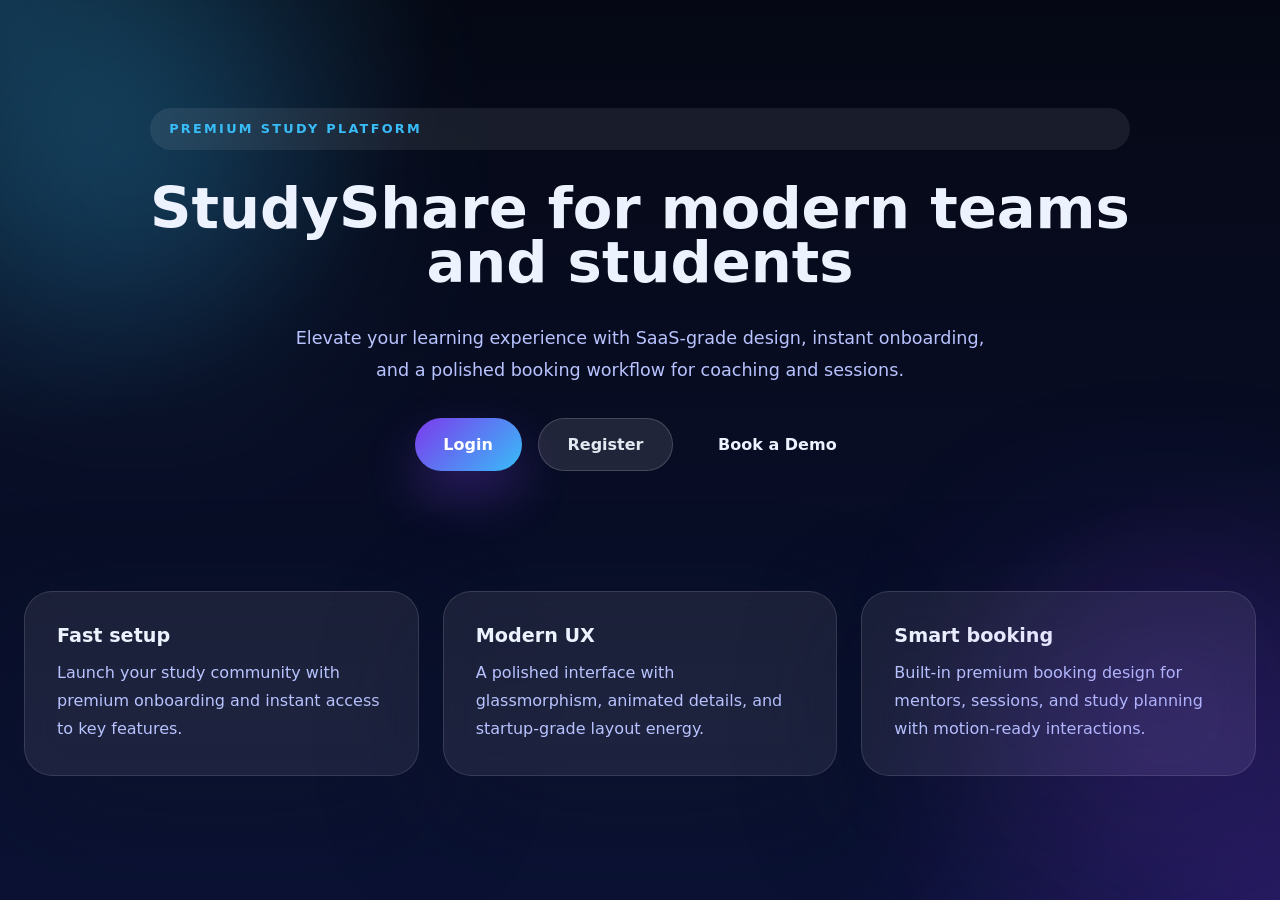
==== index.html @ 736b7f97 "Initial commit" ====
<!DOCTYPE html>
<html lang="en">
<head>
    <meta charset="UTF-8">
    <meta name="viewport" content="width=device-width, initial-scale=1.0">
    <title>StudyShare - Home</title>
    <link rel="stylesheet" href="/assets/css/index.css">
</head>
<body>
    <main class="hero-header">
        <div class="hero-content">
            <span class="hero-eyebrow">Premium study platform</span>
            <h1>StudyShare for modern teams and students</h1>
            <p>Elevate your learning experience with SaaS-grade design, instant onboarding, and a polished booking workflow for coaching and sessions.</p>
            <div class="hero-actions">
                <a href="user/login.html" class="button">Login</a>
                <a href="user/register.html" class="button-secondary">Register</a>
                <a href="user/booking.html" class="button-tertiary">Book a Demo</a>
            </div>
        </div>
        <section class="hero-panel">
            <article class="panel-card">
                <h2>Fast setup</h2>
                <p>Launch your study community with premium onboarding and instant access to key features.</p>
            </article>
            <article class="panel-card">
                <h2>Modern UX</h2>
                <p>A polished interface with glassmorphism, animated details, and startup-grade layout energy.</p>
            </article>
            <article class="panel-card">
                <h2>Smart booking</h2>
                <p>Built-in premium booking design for mentors, sessions, and study planning with motion-ready interactions.</p>
            </article>
        </section>
    </main>
</body>
</html>
---- assets/css/index.css ----
:root {
    color-scheme: dark;
    --bg: #050814;
    --surface: rgba(255, 255, 255, 0.08);
    --surface-strong: rgba(255, 255, 255, 0.16);
    --text: #edf2ff;
    --text-muted: #b8c3ff;
    --accent: #7c3aed;
    --accent-strong: #38bdf8;
    --shadow: 0 40px 120px rgba(15, 23, 42, 0.35);
}

* {
    box-sizing: border-box;
}

html,
body {
    margin: 0;
    min-height: 100%;
}

body {
    font-family: 'Inter', system-ui, sans-serif;
    background: radial-gradient(circle at top left, rgba(56, 189, 248, 0.22), transparent 28%),
        radial-gradient(circle at bottom right, rgba(124, 58, 237, 0.22), transparent 28%),
        linear-gradient(180deg, #050814 0%, #0b1234 100%);
    color: var(--text);
    overflow-x: hidden;
}

a {
    color: inherit;
    text-decoration: none;
}

.hero-header {
    position: relative;
    min-height: 100vh;
    display: grid;
    place-items: center;
    padding: 4rem 1.5rem 5rem;
}

.hero-header::before,
.hero-header::after {
    content: '';
    position: absolute;
    border-radius: 50%;
    filter: blur(120px);
    opacity: 0.65;
}

.hero-header::before {
    width: 420px;
    height: 420px;
    top: -50px;
    left: -80px;
    background: radial-gradient(circle, rgba(56, 189, 248, 0.95), transparent 60%);
}

.hero-header::after {
    width: 340px;
    height: 340px;
    bottom: 20px;
    right: -60px;
    background: radial-gradient(circle, rgba(124, 58, 237, 0.92), transparent 62%);
}

.hero-content {
    position: relative;
    max-width: 980px;
    z-index: 1;
    display: grid;
    gap: 2rem;
    text-align: center;
}

.hero-eyebrow {
    display: inline-flex;
    padding: 0.85rem 1.2rem;
    border-radius: 999px;
    background: rgba(255, 255, 255, 0.08);
    color: var(--accent-strong);
    text-transform: uppercase;
    letter-spacing: 0.18em;
    font-weight: 700;
    font-size: 0.8rem;
}

.hero-content h1 {
    margin: 0;
    font-size: clamp(3rem, 4.5vw, 5rem);
    line-height: 0.95;
}

.hero-content p {
    margin: 0 auto;
    max-width: 720px;
    color: var(--text-muted);
    font-size: 1.1rem;
    line-height: 1.8;
}

.hero-actions {
    display: flex;
    flex-wrap: wrap;
    justify-content: center;
    gap: 1rem;
}

.button,
.button-secondary,
.button-tertiary {
    display: inline-flex;
    align-items: center;
    justify-content: center;
    border: none;
    border-radius: 999px;
    padding: 1rem 1.8rem;
    font-weight: 700;
    transition: transform 0.2s ease, box-shadow 0.2s ease, background 0.2s ease;
}

.button {
    background: linear-gradient(135deg, var(--accent), var(--accent-strong));
    color: #fff;
    box-shadow: 0 24px 50px rgba(124, 58, 237, 0.3);
}

.button:hover {
    transform: translateY(-2px);
}

.button-secondary {
    background: rgba(255, 255, 255, 0.1);
    color: #e2e8f0;
    border: 1px solid rgba(255, 255, 255, 0.16);
}

.button-secondary:hover {
    background: rgba(255, 255, 255, 0.16);
}

.hero-panel {
    display: grid;
    gap: 1.5rem;
    grid-template-columns: repeat(3, minmax(0, 1fr));
    margin-top: 2rem;
}

.panel-card {
    background: rgba(255, 255, 255, 0.08);
    backdrop-filter: blur(18px);
    border: 1px solid rgba(255, 255, 255, 0.12);
    border-radius: 1.75rem;
    padding: 2rem;
    box-shadow: var(--shadow);
    animation: float 7s ease-in-out infinite;
}

.panel-card:nth-child(2) {
    animation-delay: 0.25s;
}

.panel-card:nth-child(3) {
    animation-delay: 0.5s;
}

.panel-card h2 {
    margin: 0 0 0.8rem;
    font-size: 1.2rem;
}

.panel-card p {
    margin: 0;
    color: var(--text-muted);
    line-height: 1.75;
}

@keyframes float {
    0%, 100% { transform: translateY(0); }
    50% { transform: translateY(-12px); }
}

@media (max-width: 880px) {
    .hero-panel {
        grid-template-columns: 1fr;
    }
}

@media (max-width: 640px) {
    .hero-header {
        padding: 2.5rem 1rem 3rem;
    }
    .hero-content h1 {
        font-size: clamp(2.5rem, 8vw, 3.5rem);
    }
}
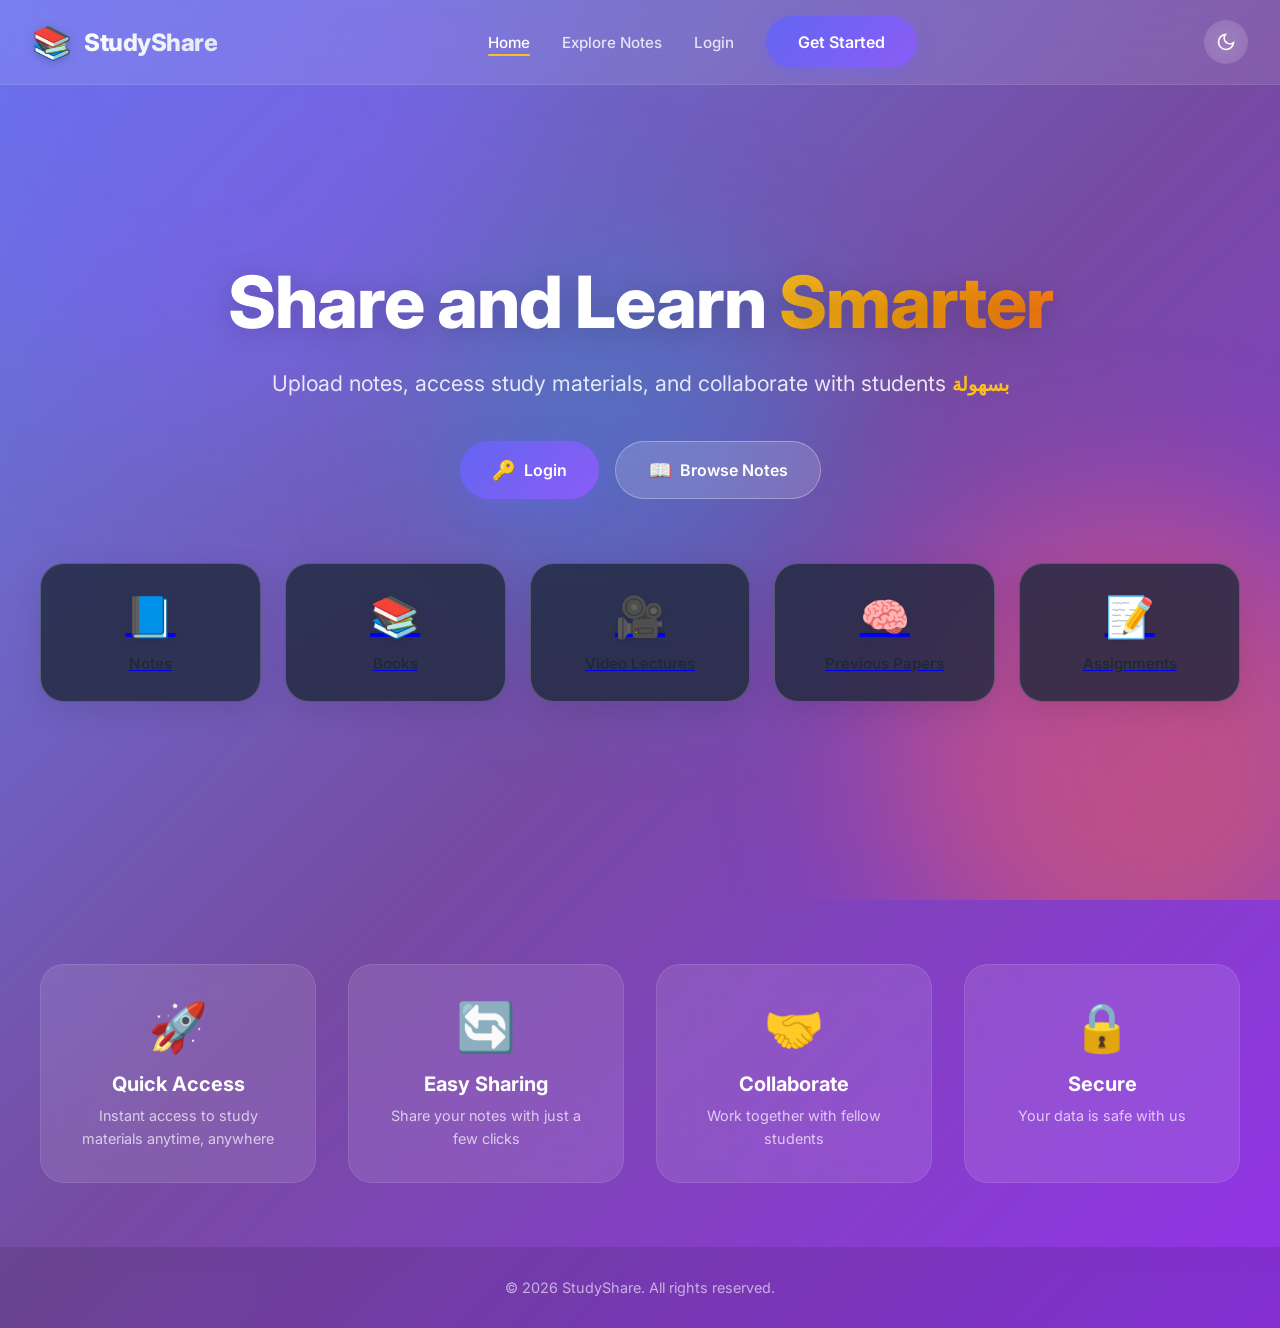
==== commit e27b6c49: "design" ====
--- a/index.html
+++ b/index.html
@@ -3,35 +3,149 @@
 <head>
     <meta charset="UTF-8">
     <meta name="viewport" content="width=device-width, initial-scale=1.0">
-    <title>StudyShare - Home</title>
-    <link rel="stylesheet" href="/assets/css/index.css">
+    <title>StudyShare - Share and Learn Smarter</title>
+    <link rel="preconnect" href="https://fonts.googleapis.com">
+    <link rel="preconnect" href="https://fonts.gstatic.com" crossorigin>
+    <link href="https://fonts.googleapis.com/css2?family=Poppins:wght@300;400;500;600;700;800&display=swap" rel="stylesheet">
+    <link rel="stylesheet" href="assets/css/index.css">
 </head>
 <body>
-    <main class="hero-header">
+    <div class="background-effects">
+        <div class="blob blob-1"></div>
+        <div class="blob blob-2"></div>
+        <div class="blob blob-3"></div>
+    </div>
+
+    <header class="header">
+        <div class="header-container">
+            <a href="#" class="logo">
+                <span class="logo-icon">📚</span>
+                <span class="logo-text">StudyShare</span>
+            </a>
+            <nav class="nav">
+                <a href="index.html" class="nav-link active">Home</a>
+                <a href="user/notes.php" class="nav-link">Explore Notes</a>
+                <a href="user/login.php" class="nav-link">Login</a>
+                <a href="user/register.php" class="btn btn-primary-nav">Get Started</a>
+            </nav>
+            <button class="mobile-menu-btn" aria-label="Menu">
+                <span></span>
+                <span></span>
+                <span></span>
+            </button>
+            <button class="theme-toggle" aria-label="Toggle theme">
+                <svg class="sun-icon" width="20" height="20" viewBox="0 0 24 24" fill="none" stroke="currentColor" stroke-width="2">
+                    <circle cx="12" cy="12" r="5"></circle>
+                    <line x1="12" y1="1" x2="12" y2="3"></line>
+                    <line x1="12" y1="21" x2="12" y2="23"></line>
+                    <line x1="4.22" y1="4.22" x2="5.64" y2="5.64"></line>
+                    <line x1="18.36" y1="18.36" x2="19.78" y2="19.78"></line>
+                    <line x1="1" y1="12" x2="3" y2="12"></line>
+                    <line x1="21" y1="12" x2="23" y2="12"></line>
+                    <line x1="4.22" y1="19.78" x2="5.64" y2="18.36"></line>
+                    <line x1="18.36" y1="5.64" x2="19.78" y2="4.22"></line>
+                </svg>
+                <svg class="moon-icon" width="20" height="20" viewBox="0 0 24 24" fill="none" stroke="currentColor" stroke-width="2">
+                    <path d="M21 12.79A9 9 0 1 1 11.21 3 7 7 0 0 0 21 12.79z"></path>
+                </svg>
+            </button>
+        </div>
+    </header>
+
+    <main class="hero">
         <div class="hero-content">
-            <span class="hero-eyebrow">Premium study platform</span>
-            <h1>StudyShare for modern teams and students</h1>
-            <p>Elevate your learning experience with SaaS-grade design, instant onboarding, and a polished booking workflow for coaching and sessions.</p>
-            <div class="hero-actions">
-                <a href="user/login.html" class="button">Login</a>
-                <a href="user/register.html" class="button-secondary">Register</a>
-                <a href="user/booking.html" class="button-tertiary">Book a Demo</a>
+            <h1 class="hero-title">
+                Share and Learn <span class="highlight">Smarter</span>
+            </h1>
+            <p class="hero-subtitle">
+                Upload notes, access study materials, and collaborate with students <span class="arabic">بسهولة</span>
+            </p>
+            <div class="hero-buttons">
+                <a href="user/login.php" class="btn btn-primary">
+                    <span class="btn-icon">🔑</span>
+                    Login
+                </a>
+                <a href="user/notes.php" class="btn btn-secondary">
+                    <span class="btn-icon">📖</span>
+                    Browse Notes
+                </a>
             </div>
         </div>
-        <section class="hero-panel">
-            <article class="panel-card">
-                <h2>Fast setup</h2>
-                <p>Launch your study community with premium onboarding and instant access to key features.</p>
-            </article>
-            <article class="panel-card">
-                <h2>Modern UX</h2>
-                <p>A polished interface with glassmorphism, animated details, and startup-grade layout energy.</p>
-            </article>
-            <article class="panel-card">
-                <h2>Smart booking</h2>
-                <p>Built-in premium booking design for mentors, sessions, and study planning with motion-ready interactions.</p>
-            </article>
-        </section>
+
+        <div class="category-cards">
+            <a href="user/notes.php?category=notes" class="category-card card-1">
+                <div class="card-icon">📘</div>
+                <span class="card-text">Notes</span>
+            </a>
+            <a href="user/notes.php?category=books" class="category-card card-2">
+                <div class="card-icon">📚</div>
+                <span class="card-text">Books</span>
+            </a>
+            <a href="user/notes.php?category= videos" class="category-card card-3">
+                <div class="card-icon">🎥</div>
+                <span class="card-text">Video Lectures</span>
+            </a>
+            <a href="user/notes.php?category=pyq" class="category-card card-4">
+                <div class="card-icon">🧠</div>
+                <span class="card-text">Previous Papers</span>
+            </a>
+            <a href="user/notes.php?category=assignments" class="category-card card-5">
+                <div class="card-icon">📝</div>
+                <span class="card-text">Assignments</span>
+            </a>
+        </div>
     </main>
+
+    <section class="features">
+        <div class="features-container">
+            <div class="feature-card">
+                <div class="feature-icon">🚀</div>
+                <h3>Quick Access</h3>
+                <p>Instant access to study materials anytime, anywhere</p>
+            </div>
+            <div class="feature-card">
+                <div class="feature-icon">🔄</div>
+                <h3>Easy Sharing</h3>
+                <p>Share your notes with just a few clicks</p>
+            </div>
+            <div class="feature-card">
+                <div class="feature-icon">🤝</div>
+                <h3>Collaborate</h3>
+                <p>Work together with fellow students</p>
+            </div>
+            <div class="feature-card">
+                <div class="feature-icon">🔒</div>
+                <h3>Secure</h3>
+                <p>Your data is safe with us</p>
+            </div>
+        </div>
+    </section>
+
+    <footer class="footer">
+        <div class="footer-content">
+            <p>&copy; 2026 StudyShare. All rights reserved.</p>
+        </div>
+    </footer>
+
+    <script>
+        const themeToggle = document.querySelector('.theme-toggle');
+        const body = document.body;
+        
+        themeToggle.addEventListener('click', () => {
+            body.classList.toggle('dark-mode');
+            body.classList.toggle('light-mode');
+        });
+
+        const mobileMenuBtn = document.querySelector('.mobile-menu-btn');
+        const nav = document.querySelector('.nav');
+        
+        mobileMenuBtn.addEventListener('click', () => {
+            nav.classList.toggle('active');
+            mobileMenuBtn.classList.toggle('active');
+        });
+
+        // Add initial dark mode
+        body.classList.add('dark-mode');
+    </script>
 </body>
 </html>
--- a/assets/css/index.css
+++ b/assets/css/index.css
@@ -1,199 +1,650 @@
+@import url('https://fonts.googleapis.com/css2?family=Inter:wght@300;400;500;600;700;800&display=swap');
+
 :root {
-    color-scheme: dark;
-    --bg: #050814;
-    --surface: rgba(255, 255, 255, 0.08);
-    --surface-strong: rgba(255, 255, 255, 0.16);
-    --text: #edf2ff;
-    --text-muted: #b8c3ff;
-    --accent: #7c3aed;
-    --accent-strong: #38bdf8;
-    --shadow: 0 40px 120px rgba(15, 23, 42, 0.35);
+    --primary: #6366f1;
+    --primary-light: #818cf8;
+    --secondary: #a855f7;
+    --accent: #fbbf24;
+    --accent-gradient: linear-gradient(135deg, #fbbf24 0%, #f59e0b 50%, #f97316 100%);
+    --text-light: #ffffff;
+    --text-dark: #1e293b;
+    --text-muted: #94a3b8;
+    --glass-bg: rgba(255, 255, 255, 0.1);
+    --glass-border: rgba(255, 255, 255, 0.2);
+    --card-bg: rgba(255, 255, 255, 0.95);
+    --card-bg-dark: rgba(30, 41, 59, 0.9);
+    --shadow-soft: 0 8px 32px rgba(0, 0, 0, 0.1);
+    --shadow-medium: 0 20px 40px rgba(0, 0, 0, 0.15);
+    --radius-sm: 8px;
+    --radius-md: 16px;
+    --radius-lg: 24px;
+    --radius-xl: 32px;
+    --transition: all 0.3s cubic-bezier(0.4, 0, 0.2, 1);
+}
+
+/* Dark Mode (Default) */
+body.dark-mode {
+    --bg-primary: #0f172a;
+    --bg-secondary: #1e293b;
+    --text-primary: #f8fafc;
+    --text-secondary: #cbd5e1;
+    --card-bg: rgba(30, 41, 59, 0.8);
+}
+
+/* Light Mode */
+body.light-mode {
+    --bg-primary: #f8fafc;
+    --bg-secondary: #ffffff;
+    --text-primary: #1e293b;
+    --text-secondary: #64748b;
+    --card-bg: rgba(255, 255, 255, 0.95);
 }
 
 * {
+    margin: 0;
+    padding: 0;
     box-sizing: border-box;
 }
 
-html,
+html {
+    scroll-behavior: smooth;
+}
+
 body {
-    margin: 0;
-    min-height: 100%;
-}
-
-body {
-    font-family: 'Inter', system-ui, sans-serif;
-    background: radial-gradient(circle at top left, rgba(56, 189, 248, 0.22), transparent 28%),
-        radial-gradient(circle at bottom right, rgba(124, 58, 237, 0.22), transparent 28%),
-        linear-gradient(180deg, #050814 0%, #0b1234 100%);
-    color: var(--text);
+    font-family: 'Inter', -apple-system, BlinkMacSystemFont, sans-serif;
+    background: linear-gradient(135deg, #667eea 0%, #764ba2 50%, #9333ea 100%);
+    min-height: 100vh;
+    color: var(--text-light);
     overflow-x: hidden;
-}
-
-a {
-    color: inherit;
+    position: relative;
+}
+
+/* Background Effects */
+.background-effects {
+    position: fixed;
+    top: 0;
+    left: 0;
+    width: 100%;
+    height: 100%;
+    pointer-events: none;
+    z-index: 0;
+    overflow: hidden;
+}
+
+.blob {
+    position: absolute;
+    border-radius: 50%;
+    filter: blur(80px);
+    opacity: 0.5;
+    animation: float 20s ease-in-out infinite;
+}
+
+.blob-1 {
+    width: 600px;
+    height: 600px;
+    background: linear-gradient(135deg, #6366f1, #8b5cf6);
+    top: -200px;
+    left: -100px;
+    animation-delay: 0s;
+}
+
+.blob-2 {
+    width: 500px;
+    height: 500px;
+    background: linear-gradient(135deg, #ec4899, #f97316);
+    bottom: -100px;
+    right: -100px;
+    animation-delay: -5s;
+}
+
+.blob-3 {
+    width: 400px;
+    height: 400px;
+    background: linear-gradient(135deg, #06b6d4, #3b82f6);
+    top: 50%;
+    left: 50%;
+    transform: translate(-50%, -50%);
+    animation-delay: -10s;
+    opacity: 0.3;
+}
+
+@keyframes float {
+    0%, 100% {
+        transform: translate(0, 0) scale(1);
+    }
+    25% {
+        transform: translate(50px, -50px) scale(1.1);
+    }
+    50% {
+        transform: translate(-30px, 30px) scale(0.9);
+    }
+    75% {
+        transform: translate(-50px, -30px) scale(1.05);
+    }
+}
+
+/* Header */
+.header {
+    position: fixed;
+    top: 0;
+    left: 0;
+    right: 0;
+    z-index: 1000;
+    padding: 1rem 2rem;
+    background: rgba(255, 255, 255, 0.1);
+    backdrop-filter: blur(20px);
+    border-bottom: 1px solid rgba(255, 255, 255, 0.1);
+    transition: var(--transition);
+}
+
+.header-container {
+    max-width: 1400px;
+    margin: 0 auto;
+    display: flex;
+    align-items: center;
+    justify-content: space-between;
+}
+
+.logo {
+    display: flex;
+    align-items: center;
+    gap: 0.75rem;
     text-decoration: none;
-}
-
-.hero-header {
+    color: var(--text-light);
+}
+
+.logo-icon {
+    font-size: 2rem;
+    filter: drop-shadow(0 2px 4px rgba(0, 0, 0, 0.2));
+}
+
+.logo-text {
+    font-size: 1.5rem;
+    font-weight: 800;
+    letter-spacing: -0.5px;
+    background: linear-gradient(135deg, #fff 0%, #e2e8f0 100%);
+    -webkit-background-clip: text;
+    -webkit-text-fill-color: transparent;
+    background-clip: text;
+}
+
+.nav {
+    display: flex;
+    align-items: center;
+    gap: 2rem;
+}
+
+.nav-link {
+    color: rgba(255, 255, 255, 0.8);
+    text-decoration: none;
+    font-weight: 500;
+    font-size: 0.95rem;
+    transition: var(--transition);
     position: relative;
-    min-height: 100vh;
-    display: grid;
-    place-items: center;
-    padding: 4rem 1.5rem 5rem;
-}
-
-.hero-header::before,
-.hero-header::after {
+}
+
+.nav-link::after {
     content: '';
     position: absolute;
+    bottom: -4px;
+    left: 0;
+    width: 0;
+    height: 2px;
+    background: var(--accent);
+    transition: var(--transition);
+    border-radius: 2px;
+}
+
+.nav-link:hover,
+.nav-link.active {
+    color: var(--text-light);
+}
+
+.nav-link:hover::after,
+.nav-link.active::after {
+    width: 100%;
+}
+
+.btn-primary-nav {
+    padding: 0.75rem 1.5rem;
+    background: linear-gradient(135deg, #6366f1 0%, #8b5cf6 100%);
+    color: white;
+    border-radius: 50px;
+    font-weight: 600;
+    font-size: 0.9rem;
+    text-decoration: none;
+    transition: var(--transition);
+    box-shadow: 0 4px 15px rgba(99, 102, 241, 0.4);
+}
+
+.btn-primary-nav:hover {
+    transform: translateY(-2px);
+    box-shadow: 0 8px 25px rgba(99, 102, 241, 0.5);
+}
+
+.theme-toggle {
+    width: 44px;
+    height: 44px;
     border-radius: 50%;
-    filter: blur(120px);
-    opacity: 0.65;
-}
-
-.hero-header::before {
-    width: 420px;
-    height: 420px;
-    top: -50px;
-    left: -80px;
-    background: radial-gradient(circle, rgba(56, 189, 248, 0.95), transparent 60%);
-}
-
-.hero-header::after {
-    width: 340px;
-    height: 340px;
-    bottom: 20px;
-    right: -60px;
-    background: radial-gradient(circle, rgba(124, 58, 237, 0.92), transparent 62%);
+    border: none;
+    background: var(--glass-bg);
+    backdrop-filter: blur(10px);
+    cursor: pointer;
+    display: flex;
+    align-items: center;
+    justify-content: center;
+    color: var(--text-light);
+    transition: var(--transition);
+    margin-left: 1rem;
+}
+
+.theme-toggle:hover {
+    background: rgba(255, 255, 255, 0.2);
+    transform: rotate(15deg);
+}
+
+.theme-toggle .sun-icon {
+    display: none;
+}
+
+body.light-mode .theme-toggle .sun-icon {
+    display: block;
+}
+
+body.light-mode .theme-toggle .moon-icon {
+    display: none;
+}
+
+.mobile-menu-btn {
+    display: none;
+    flex-direction: column;
+    gap: 5px;
+    padding: 10px;
+    background: transparent;
+    border: none;
+    cursor: pointer;
+}
+
+.mobile-menu-btn span {
+    width: 24px;
+    height: 2px;
+    background: white;
+    border-radius: 2px;
+    transition: var(--transition);
+}
+
+/* Hero Section */
+.hero {
+    min-height: 100vh;
+    display: flex;
+    flex-direction: column;
+    align-items: center;
+    justify-content: center;
+    padding: 8rem 2rem 4rem;
+    position: relative;
+    z-index: 1;
 }
 
 .hero-content {
+    text-align: center;
+    max-width: 900px;
+    margin-bottom: 4rem;
+}
+
+.hero-title {
+    font-size: clamp(2.5rem, 6vw, 4.5rem);
+    font-weight: 800;
+    line-height: 1.1;
+    margin-bottom: 1.5rem;
+    letter-spacing: -1px;
+    text-shadow: 0 4px 30px rgba(0, 0, 0, 0.2);
+}
+
+.hero-title .highlight {
+    background: var(--accent-gradient);
+    -webkit-background-clip: text;
+    -webkit-text-fill-color: transparent;
+    background-clip: text;
     position: relative;
-    max-width: 980px;
-    z-index: 1;
-    display: grid;
-    gap: 2rem;
-    text-align: center;
-}
-
-.hero-eyebrow {
-    display: inline-flex;
-    padding: 0.85rem 1.2rem;
-    border-radius: 999px;
-    background: rgba(255, 255, 255, 0.08);
-    color: var(--accent-strong);
-    text-transform: uppercase;
-    letter-spacing: 0.18em;
-    font-weight: 700;
-    font-size: 0.8rem;
-}
-
-.hero-content h1 {
-    margin: 0;
-    font-size: clamp(3rem, 4.5vw, 5rem);
-    line-height: 0.95;
-}
-
-.hero-content p {
-    margin: 0 auto;
-    max-width: 720px;
-    color: var(--text-muted);
-    font-size: 1.1rem;
-    line-height: 1.8;
-}
-
-.hero-actions {
+}
+
+.hero-subtitle {
+    font-size: clamp(1rem, 2.5vw, 1.35rem);
+    color: rgba(255, 255, 255, 0.85);
+    line-height: 1.7;
+    margin-bottom: 2.5rem;
+    font-weight: 400;
+}
+
+.hero-subtitle .arabic {
+    font-size: 1.2rem;
+    font-weight: 600;
+    color: #fbbf24;
+}
+
+.hero-buttons {
     display: flex;
+    gap: 1rem;
+    justify-content: center;
     flex-wrap: wrap;
-    justify-content: center;
-    gap: 1rem;
-}
-
-.button,
-.button-secondary,
-.button-tertiary {
+}
+
+.btn {
     display: inline-flex;
     align-items: center;
-    justify-content: center;
+    gap: 0.5rem;
+    padding: 1rem 2rem;
+    border-radius: 50px;
+    font-weight: 600;
+    font-size: 1rem;
+    text-decoration: none;
+    transition: var(--transition);
+    cursor: pointer;
     border: none;
-    border-radius: 999px;
-    padding: 1rem 1.8rem;
+}
+
+.btn-icon {
+    font-size: 1.2rem;
+}
+
+.btn-primary {
+    background: linear-gradient(135deg, #6366f1 0%, #8b5cf6 100%);
+    color: white;
+    box-shadow: 0 8px 30px rgba(99, 102, 241, 0.4);
+}
+
+.btn-primary:hover {
+    transform: translateY(-3px);
+    box-shadow: 0 15px 40px rgba(99, 102, 241, 0.5);
+}
+
+.btn-secondary {
+    background: rgba(255, 255, 255, 0.15);
+    backdrop-filter: blur(10px);
+    color: white;
+    border: 1px solid rgba(255, 255, 255, 0.3);
+}
+
+.btn-secondary:hover {
+    background: rgba(255, 255, 255, 0.25);
+    transform: translateY(-3px);
+    border-color: rgba(255, 255, 255, 0.5);
+}
+
+/* Category Cards */
+.category-cards {
+    display: grid;
+    grid-template-columns: repeat(5, 1fr);
+    gap: 1.5rem;
+    max-width: 1200px;
+    width: 100%;
+    position: relative;
+}
+
+.category-card {
+    background: var(--card-bg);
+    backdrop-filter: blur(20px);
+    border-radius: var(--radius-lg);
+    padding: 1.75rem 1.5rem;
+    text-align: center;
+    box-shadow: var(--shadow-soft);
+    border: 1px solid rgba(255, 255, 255, 0.2);
+    transition: var(--transition);
+    cursor: pointer;
+    animation: cardFloat 6s ease-in-out infinite;
+}
+
+.category-card:nth-child(1) { animation-delay: 0s; }
+.category-card:nth-child(2) { animation-delay: -1.2s; }
+.category-card:nth-child(3) { animation-delay: -2.4s; }
+.category-card:nth-child(4) { animation-delay: -3.6s; }
+.category-card:nth-child(5) { animation-delay: -4.8s; }
+
+@keyframes cardFloat {
+    0%, 100% { transform: translateY(0); }
+    50% { transform: translateY(-10px); }
+}
+
+.category-card:hover {
+    transform: translateY(-15px) scale(1.02);
+    box-shadow: var(--shadow-medium);
+}
+
+.card-icon {
+    font-size: 2.5rem;
+    margin-bottom: 0.75rem;
+    filter: drop-shadow(0 2px 4px rgba(0, 0, 0, 0.1));
+}
+
+.card-text {
+    font-weight: 600;
+    font-size: 0.95rem;
+    color: var(--text-dark);
+}
+
+/* Features Section */
+.features {
+    padding: 4rem 2rem;
+    position: relative;
+    z-index: 1;
+}
+
+.features-container {
+    max-width: 1200px;
+    margin: 0 auto;
+    display: grid;
+    grid-template-columns: repeat(4, 1fr);
+    gap: 2rem;
+}
+
+.feature-card {
+    background: rgba(255, 255, 255, 0.1);
+    backdrop-filter: blur(20px);
+    border-radius: var(--radius-lg);
+    padding: 2rem;
+    text-align: center;
+    border: 1px solid rgba(255, 255, 255, 0.1);
+    transition: var(--transition);
+}
+
+.feature-card:hover {
+    background: rgba(255, 255, 255, 0.15);
+    transform: translateY(-5px);
+}
+
+.feature-icon {
+    font-size: 3rem;
+    margin-bottom: 1rem;
+}
+
+.feature-card h3 {
+    font-size: 1.25rem;
     font-weight: 700;
-    transition: transform 0.2s ease, box-shadow 0.2s ease, background 0.2s ease;
-}
-
-.button {
-    background: linear-gradient(135deg, var(--accent), var(--accent-strong));
-    color: #fff;
-    box-shadow: 0 24px 50px rgba(124, 58, 237, 0.3);
-}
-
-.button:hover {
-    transform: translateY(-2px);
-}
-
-.button-secondary {
+    margin-bottom: 0.5rem;
+    color: var(--text-light);
+}
+
+.feature-card p {
+    font-size: 0.9rem;
+    color: rgba(255, 255, 255, 0.7);
+    line-height: 1.6;
+}
+
+/* Footer */
+.footer {
+    padding: 2rem;
+    text-align: center;
+    position: relative;
+    z-index: 1;
+    background: rgba(0, 0, 0, 0.1);
+}
+
+.footer-content p {
+    color: rgba(255, 255, 255, 0.6);
+    font-size: 0.9rem;
+}
+
+/* Responsive Design */
+@media (max-width: 1024px) {
+    .category-cards {
+        grid-template-columns: repeat(3, 1fr);
+    }
+    
+    .features-container {
+        grid-template-columns: repeat(2, 1fr);
+    }
+}
+
+@media (max-width: 768px) {
+    .header {
+        padding: 1rem;
+    }
+    
+    .nav {
+        position: fixed;
+        top: 70px;
+        left: 0;
+        right: 0;
+        background: rgba(15, 23, 42, 0.98);
+        backdrop-filter: blur(20px);
+        flex-direction: column;
+        padding: 2rem;
+        gap: 1.5rem;
+        transform: translateY(-150%);
+        transition: var(--transition);
+    }
+    
+    .nav.active {
+        transform: translateY(0);
+    }
+    
+    .mobile-menu-btn {
+        display: flex;
+    }
+    
+    .mobile-menu-btn.active span:nth-child(1) {
+        transform: rotate(45deg) translate(5px, 5px);
+    }
+    
+    .mobile-menu-btn.active span:nth-child(2) {
+        opacity: 0;
+    }
+    
+    .mobile-menu-btn.active span:nth-child(3) {
+        transform: rotate(-45deg) translate(5px, -5px);
+    }
+    
+    .theme-toggle {
+        display: none;
+    }
+    
+    .hero {
+        padding: 7rem 1.5rem 3rem;
+    }
+    
+    .category-cards {
+        grid-template-columns: repeat(2, 1fr);
+        gap: 1rem;
+    }
+    
+    .category-card {
+        padding: 1.25rem 1rem;
+    }
+    
+    .card-icon {
+        font-size: 2rem;
+    }
+    
+    .card-text {
+        font-size: 0.85rem;
+    }
+    
+    .features-container {
+        grid-template-columns: 1fr;
+    }
+    
+    .features {
+        padding: 3rem 1.5rem;
+    }
+}
+
+@media (max-width: 480px) {
+    .hero-title {
+        font-size: 2rem;
+    }
+    
+    .hero-subtitle {
+        font-size: 1rem;
+    }
+    
+    .btn {
+        padding: 0.875rem 1.5rem;
+        font-size: 0.9rem;
+    }
+    
+    .category-cards {
+        grid-template-columns: repeat(2, 1fr);
+    }
+}
+
+/* Glassmorphism Utilities */
+.glass {
     background: rgba(255, 255, 255, 0.1);
-    color: #e2e8f0;
-    border: 1px solid rgba(255, 255, 255, 0.16);
-}
-
-.button-secondary:hover {
-    background: rgba(255, 255, 255, 0.16);
-}
-
-.hero-panel {
-    display: grid;
-    gap: 1.5rem;
-    grid-template-columns: repeat(3, minmax(0, 1fr));
-    margin-top: 2rem;
-}
-
-.panel-card {
-    background: rgba(255, 255, 255, 0.08);
-    backdrop-filter: blur(18px);
-    border: 1px solid rgba(255, 255, 255, 0.12);
-    border-radius: 1.75rem;
-    padding: 2rem;
-    box-shadow: var(--shadow);
-    animation: float 7s ease-in-out infinite;
-}
-
-.panel-card:nth-child(2) {
-    animation-delay: 0.25s;
-}
-
-.panel-card:nth-child(3) {
-    animation-delay: 0.5s;
-}
-
-.panel-card h2 {
-    margin: 0 0 0.8rem;
-    font-size: 1.2rem;
-}
-
-.panel-card p {
-    margin: 0;
-    color: var(--text-muted);
-    line-height: 1.75;
-}
-
-@keyframes float {
-    0%, 100% { transform: translateY(0); }
-    50% { transform: translateY(-12px); }
-}
-
-@media (max-width: 880px) {
-    .hero-panel {
-        grid-template-columns: 1fr;
-    }
-}
-
-@media (max-width: 640px) {
-    .hero-header {
-        padding: 2.5rem 1rem 3rem;
-    }
-    .hero-content h1 {
-        font-size: clamp(2.5rem, 8vw, 3.5rem);
-    }
-}
+    backdrop-filter: blur(20px);
+    border: 1px solid rgba(255, 255, 255, 0.2);
+}
+
+/* Animation Utilities */
+.fade-in {
+    animation: fadeIn 0.8s ease-out forwards;
+}
+
+@keyframes fadeIn {
+    from {
+        opacity: 0;
+        transform: translateY(20px);
+    }
+    to {
+        opacity: 1;
+        transform: translateY(0);
+    }
+}
+
+.slide-up {
+    animation: slideUp 0.6s ease-out forwards;
+}
+
+@keyframes slideUp {
+    from {
+        opacity: 0;
+        transform: translateY(40px);
+    }
+    to {
+        opacity: 1;
+        transform: translateY(0);
+    }
+}
+
+/* Scrollbar */
+::-webkit-scrollbar {
+    width: 8px;
+}
+
+::-webkit-scrollbar-track {
+    background: rgba(255, 255, 255, 0.05);
+}
+
+::-webkit-scrollbar-thumb {
+    background: rgba(255, 255, 255, 0.2);
+    border-radius: 4px;
+}
+
+::-webkit-scrollbar-thumb:hover {
+    background: rgba(255, 255, 255, 0.3);
+}
+
+/* Selection */
+::selection {
+    background: rgba(99, 102, 241, 0.4);
+    color: white;
+}
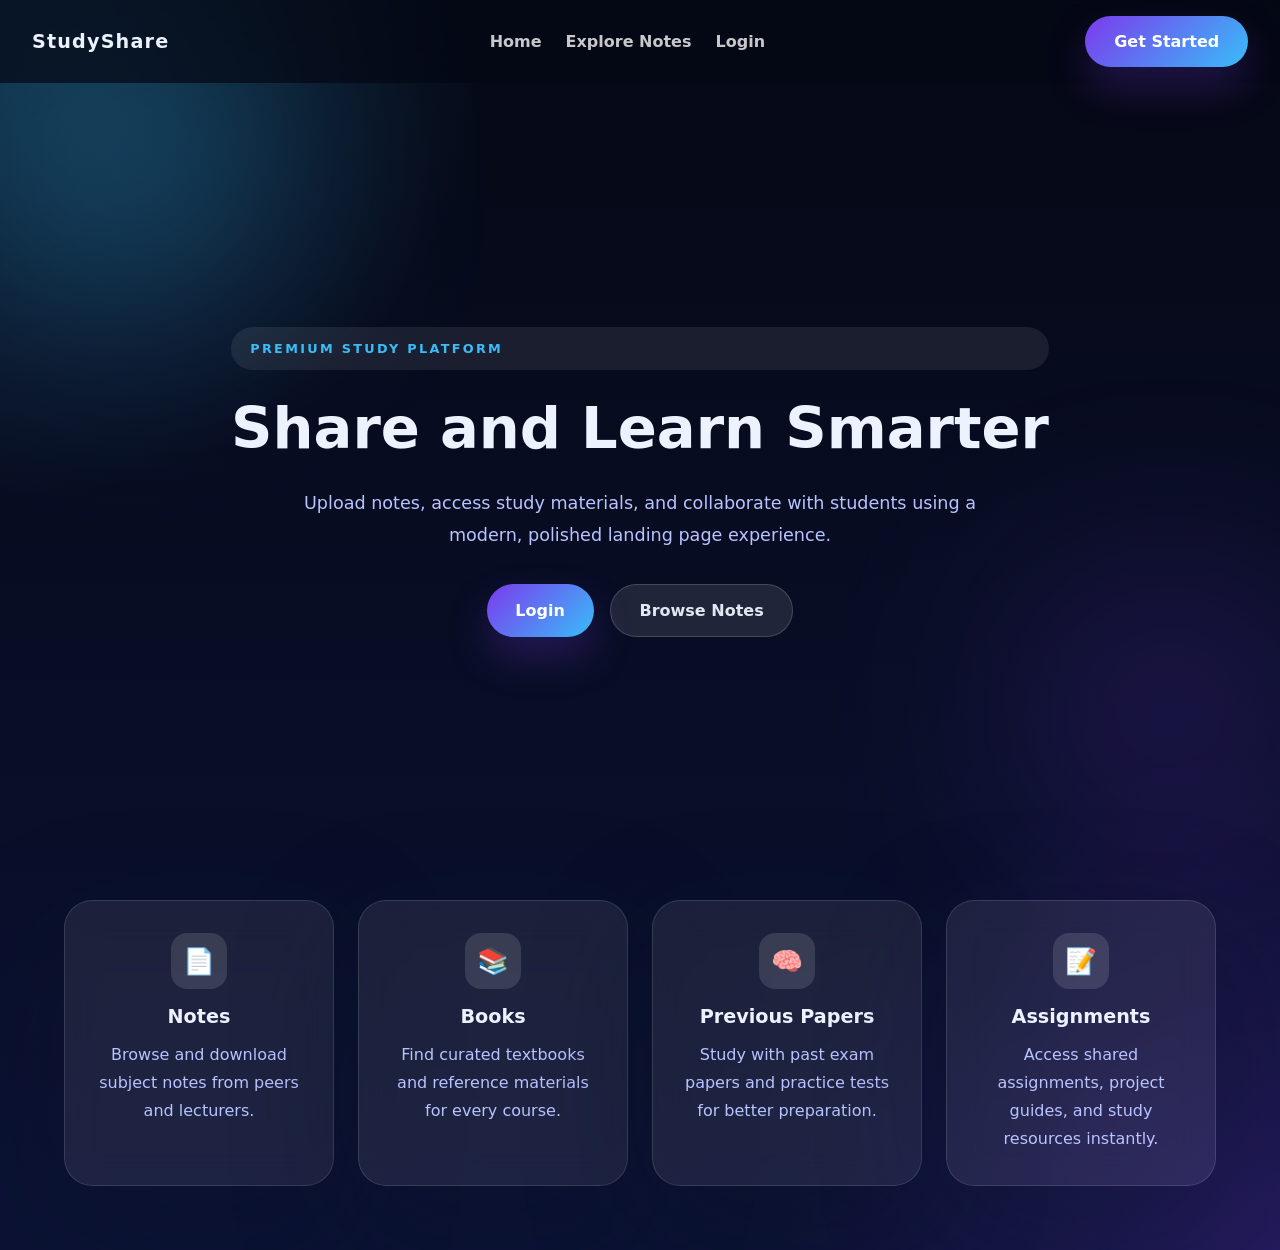
==== commit e0751499: "bharath" ====
--- a/index.html
+++ b/index.html
@@ -3,149 +3,55 @@
 <head>
     <meta charset="UTF-8">
     <meta name="viewport" content="width=device-width, initial-scale=1.0">
-    <title>StudyShare - Share and Learn Smarter</title>
-    <link rel="preconnect" href="https://fonts.googleapis.com">
-    <link rel="preconnect" href="https://fonts.gstatic.com" crossorigin>
-    <link href="https://fonts.googleapis.com/css2?family=Poppins:wght@300;400;500;600;700;800&display=swap" rel="stylesheet">
+    <title>StudyShare - Home</title>
     <link rel="stylesheet" href="assets/css/index.css">
 </head>
 <body>
-    <div class="background-effects">
-        <div class="blob blob-1"></div>
-        <div class="blob blob-2"></div>
-        <div class="blob blob-3"></div>
-    </div>
-
-    <header class="header">
-        <div class="header-container">
-            <a href="#" class="logo">
-                <span class="logo-icon">📚</span>
-                <span class="logo-text">StudyShare</span>
-            </a>
-            <nav class="nav">
-                <a href="index.html" class="nav-link active">Home</a>
-                <a href="user/notes.php" class="nav-link">Explore Notes</a>
-                <a href="user/login.php" class="nav-link">Login</a>
-                <a href="user/register.php" class="btn btn-primary-nav">Get Started</a>
-            </nav>
-            <button class="mobile-menu-btn" aria-label="Menu">
-                <span></span>
-                <span></span>
-                <span></span>
-            </button>
-            <button class="theme-toggle" aria-label="Toggle theme">
-                <svg class="sun-icon" width="20" height="20" viewBox="0 0 24 24" fill="none" stroke="currentColor" stroke-width="2">
-                    <circle cx="12" cy="12" r="5"></circle>
-                    <line x1="12" y1="1" x2="12" y2="3"></line>
-                    <line x1="12" y1="21" x2="12" y2="23"></line>
-                    <line x1="4.22" y1="4.22" x2="5.64" y2="5.64"></line>
-                    <line x1="18.36" y1="18.36" x2="19.78" y2="19.78"></line>
-                    <line x1="1" y1="12" x2="3" y2="12"></line>
-                    <line x1="21" y1="12" x2="23" y2="12"></line>
-                    <line x1="4.22" y1="19.78" x2="5.64" y2="18.36"></line>
-                    <line x1="18.36" y1="5.64" x2="19.78" y2="4.22"></line>
-                </svg>
-                <svg class="moon-icon" width="20" height="20" viewBox="0 0 24 24" fill="none" stroke="currentColor" stroke-width="2">
-                    <path d="M21 12.79A9 9 0 1 1 11.21 3 7 7 0 0 0 21 12.79z"></path>
-                </svg>
-            </button>
+    <header class="site-header">
+        <div class="brand">
+            <div class="logo">StudyShare</div>
         </div>
+        <nav class="site-nav">
+            <a href="#">Home</a>
+            <a href="#notes">Explore Notes</a>
+            <a href="user/login.php">Login</a>
+        </nav>
+        <a href="user/register.html" class="button">Get Started</a>
     </header>
 
-    <main class="hero">
+    <main class="hero-header">
         <div class="hero-content">
-            <h1 class="hero-title">
-                Share and Learn <span class="highlight">Smarter</span>
-            </h1>
-            <p class="hero-subtitle">
-                Upload notes, access study materials, and collaborate with students <span class="arabic">بسهولة</span>
-            </p>
-            <div class="hero-buttons">
-                <a href="user/login.php" class="btn btn-primary">
-                    <span class="btn-icon">🔑</span>
-                    Login
-                </a>
-                <a href="user/notes.php" class="btn btn-secondary">
-                    <span class="btn-icon">📖</span>
-                    Browse Notes
-                </a>
+            <span class="hero-eyebrow">Premium study platform</span>
+            <h1>Share and Learn Smarter</h1>
+            <p>Upload notes, access study materials, and collaborate with students using a modern, polished landing page experience.</p>
+            <div class="hero-actions">
+                <a href="user/login.php" class="button">Login</a>
+                <a href="#notes" class="button-secondary">Browse Notes</a>
             </div>
-        </div>
-
-        <div class="category-cards">
-            <a href="user/notes.php?category=notes" class="category-card card-1">
-                <div class="card-icon">📘</div>
-                <span class="card-text">Notes</span>
-            </a>
-            <a href="user/notes.php?category=books" class="category-card card-2">
-                <div class="card-icon">📚</div>
-                <span class="card-text">Books</span>
-            </a>
-            <a href="user/notes.php?category= videos" class="category-card card-3">
-                <div class="card-icon">🎥</div>
-                <span class="card-text">Video Lectures</span>
-            </a>
-            <a href="user/notes.php?category=pyq" class="category-card card-4">
-                <div class="card-icon">🧠</div>
-                <span class="card-text">Previous Papers</span>
-            </a>
-            <a href="user/notes.php?category=assignments" class="category-card card-5">
-                <div class="card-icon">📝</div>
-                <span class="card-text">Assignments</span>
-            </a>
         </div>
     </main>
 
-    <section class="features">
-        <div class="features-container">
-            <div class="feature-card">
-                <div class="feature-icon">🚀</div>
-                <h3>Quick Access</h3>
-                <p>Instant access to study materials anytime, anywhere</p>
-            </div>
-            <div class="feature-card">
-                <div class="feature-icon">🔄</div>
-                <h3>Easy Sharing</h3>
-                <p>Share your notes with just a few clicks</p>
-            </div>
-            <div class="feature-card">
-                <div class="feature-icon">🤝</div>
-                <h3>Collaborate</h3>
-                <p>Work together with fellow students</p>
-            </div>
-            <div class="feature-card">
-                <div class="feature-icon">🔒</div>
-                <h3>Secure</h3>
-                <p>Your data is safe with us</p>
-            </div>
-        </div>
+    <section id="notes" class="feature-grid">
+        <article class="feature-card">
+            <div class="feature-icon">📄</div>
+            <h3>Notes</h3>
+            <p>Browse and download subject notes from peers and lecturers.</p>
+        </article>
+        <article class="feature-card">
+            <div class="feature-icon">📚</div>
+            <h3>Books</h3>
+            <p>Find curated textbooks and reference materials for every course.</p>
+        </article>
+        <article class="feature-card">
+            <div class="feature-icon">🧠</div>
+            <h3>Previous Papers</h3>
+            <p>Study with past exam papers and practice tests for better preparation.</p>
+        </article>
+        <article class="feature-card">
+            <div class="feature-icon">📝</div>
+            <h3>Assignments</h3>
+            <p>Access shared assignments, project guides, and study resources instantly.</p>
+        </article>
     </section>
-
-    <footer class="footer">
-        <div class="footer-content">
-            <p>&copy; 2026 StudyShare. All rights reserved.</p>
-        </div>
-    </footer>
-
-    <script>
-        const themeToggle = document.querySelector('.theme-toggle');
-        const body = document.body;
-        
-        themeToggle.addEventListener('click', () => {
-            body.classList.toggle('dark-mode');
-            body.classList.toggle('light-mode');
-        });
-
-        const mobileMenuBtn = document.querySelector('.mobile-menu-btn');
-        const nav = document.querySelector('.nav');
-        
-        mobileMenuBtn.addEventListener('click', () => {
-            nav.classList.toggle('active');
-            mobileMenuBtn.classList.toggle('active');
-        });
-
-        // Add initial dark mode
-        body.classList.add('dark-mode');
-    </script>
 </body>
 </html>
--- a/assets/css/index.css
+++ b/assets/css/index.css
@@ -1,650 +1,310 @@
-@import url('https://fonts.googleapis.com/css2?family=Inter:wght@300;400;500;600;700;800&display=swap');
-
 :root {
-    --primary: #6366f1;
-    --primary-light: #818cf8;
-    --secondary: #a855f7;
-    --accent: #fbbf24;
-    --accent-gradient: linear-gradient(135deg, #fbbf24 0%, #f59e0b 50%, #f97316 100%);
-    --text-light: #ffffff;
-    --text-dark: #1e293b;
-    --text-muted: #94a3b8;
-    --glass-bg: rgba(255, 255, 255, 0.1);
-    --glass-border: rgba(255, 255, 255, 0.2);
-    --card-bg: rgba(255, 255, 255, 0.95);
-    --card-bg-dark: rgba(30, 41, 59, 0.9);
-    --shadow-soft: 0 8px 32px rgba(0, 0, 0, 0.1);
-    --shadow-medium: 0 20px 40px rgba(0, 0, 0, 0.15);
-    --radius-sm: 8px;
-    --radius-md: 16px;
-    --radius-lg: 24px;
-    --radius-xl: 32px;
-    --transition: all 0.3s cubic-bezier(0.4, 0, 0.2, 1);
-}
-
-/* Dark Mode (Default) */
-body.dark-mode {
-    --bg-primary: #0f172a;
-    --bg-secondary: #1e293b;
-    --text-primary: #f8fafc;
-    --text-secondary: #cbd5e1;
-    --card-bg: rgba(30, 41, 59, 0.8);
-}
-
-/* Light Mode */
-body.light-mode {
-    --bg-primary: #f8fafc;
-    --bg-secondary: #ffffff;
-    --text-primary: #1e293b;
-    --text-secondary: #64748b;
-    --card-bg: rgba(255, 255, 255, 0.95);
+    color-scheme: dark;
+    --bg: #050814;
+    --surface: rgba(255, 255, 255, 0.08);
+    --surface-strong: rgba(255, 255, 255, 0.16);
+    --text: #edf2ff;
+    --text-muted: #b8c3ff;
+    --accent: #7c3aed;
+    --accent-strong: #38bdf8;
+    --shadow: 0 40px 120px rgba(15, 23, 42, 0.35);
 }
 
 * {
+    box-sizing: border-box;
+}
+
+html,
+body {
     margin: 0;
-    padding: 0;
-    box-sizing: border-box;
-}
-
-html {
-    scroll-behavior: smooth;
+    min-height: 100%;
 }
 
 body {
-    font-family: 'Inter', -apple-system, BlinkMacSystemFont, sans-serif;
-    background: linear-gradient(135deg, #667eea 0%, #764ba2 50%, #9333ea 100%);
+    font-family: 'Inter', system-ui, sans-serif;
+    background: radial-gradient(circle at top left, rgba(56, 189, 248, 0.22), transparent 28%),
+        radial-gradient(circle at bottom right, rgba(124, 58, 237, 0.22), transparent 28%),
+        linear-gradient(180deg, #050814 0%, #0b1234 100%);
+    color: var(--text);
+    overflow-x: hidden;
+}
+
+a {
+    color: inherit;
+    text-decoration: none;
+}
+
+.hero-header {
+    position: relative;
     min-height: 100vh;
-    color: var(--text-light);
-    overflow-x: hidden;
-    position: relative;
-}
-
-/* Background Effects */
-.background-effects {
-    position: fixed;
-    top: 0;
-    left: 0;
-    width: 100%;
-    height: 100%;
-    pointer-events: none;
-    z-index: 0;
-    overflow: hidden;
-}
-
-.blob {
+    display: grid;
+    place-items: center;
+    padding: 4rem 1.5rem 5rem;
+}
+
+.hero-header::before,
+.hero-header::after {
+    content: '';
     position: absolute;
     border-radius: 50%;
-    filter: blur(80px);
-    opacity: 0.5;
-    animation: float 20s ease-in-out infinite;
-}
-
-.blob-1 {
-    width: 600px;
-    height: 600px;
-    background: linear-gradient(135deg, #6366f1, #8b5cf6);
-    top: -200px;
-    left: -100px;
-    animation-delay: 0s;
-}
-
-.blob-2 {
-    width: 500px;
-    height: 500px;
-    background: linear-gradient(135deg, #ec4899, #f97316);
-    bottom: -100px;
-    right: -100px;
-    animation-delay: -5s;
-}
-
-.blob-3 {
-    width: 400px;
-    height: 400px;
-    background: linear-gradient(135deg, #06b6d4, #3b82f6);
-    top: 50%;
-    left: 50%;
-    transform: translate(-50%, -50%);
-    animation-delay: -10s;
-    opacity: 0.3;
-}
-
-@keyframes float {
-    0%, 100% {
-        transform: translate(0, 0) scale(1);
-    }
-    25% {
-        transform: translate(50px, -50px) scale(1.1);
-    }
-    50% {
-        transform: translate(-30px, 30px) scale(0.9);
-    }
-    75% {
-        transform: translate(-50px, -30px) scale(1.05);
-    }
-}
-
-/* Header */
-.header {
+    filter: blur(120px);
+    opacity: 0.65;
+}
+
+.hero-header::before {
+    width: 420px;
+    height: 420px;
+    top: -50px;
+    left: -80px;
+    background: radial-gradient(circle, rgba(56, 189, 248, 0.95), transparent 60%);
+}
+
+.hero-header::after {
+    width: 340px;
+    height: 340px;
+    bottom: 20px;
+    right: -60px;
+    background: radial-gradient(circle, rgba(124, 58, 237, 0.92), transparent 62%);
+}
+
+.hero-content {
+    position: relative;
+    max-width: 980px;
+    z-index: 1;
+    display: grid;
+    gap: 2rem;
+    text-align: center;
+}
+
+.hero-eyebrow {
+    display: inline-flex;
+    padding: 0.85rem 1.2rem;
+    border-radius: 999px;
+    background: rgba(255, 255, 255, 0.08);
+    color: var(--accent-strong);
+    text-transform: uppercase;
+    letter-spacing: 0.18em;
+    font-weight: 700;
+    font-size: 0.8rem;
+}
+
+.hero-content h1 {
+    margin: 0;
+    font-size: clamp(3rem, 4.5vw, 5rem);
+    line-height: 0.95;
+}
+
+.hero-content p {
+    margin: 0 auto;
+    max-width: 720px;
+    color: var(--text-muted);
+    font-size: 1.1rem;
+    line-height: 1.8;
+}
+
+.site-header {
     position: fixed;
     top: 0;
     left: 0;
     right: 0;
-    z-index: 1000;
-    padding: 1rem 2rem;
-    background: rgba(255, 255, 255, 0.1);
-    backdrop-filter: blur(20px);
-    border-bottom: 1px solid rgba(255, 255, 255, 0.1);
-    transition: var(--transition);
-}
-
-.header-container {
-    max-width: 1400px;
-    margin: 0 auto;
+    z-index: 10;
     display: flex;
     align-items: center;
     justify-content: space-between;
-}
-
-.logo {
+    padding: 1rem clamp(1rem, 4vw, 2rem);
+    gap: 1rem;
+    background: rgba(5, 8, 20, 0.7);
+    backdrop-filter: blur(20px);
+}
+
+.brand .logo {
+    font-size: 1.2rem;
+    font-weight: 900;
+    letter-spacing: 0.06em;
+}
+
+.site-nav {
     display: flex;
     align-items: center;
-    gap: 0.75rem;
+    gap: 1.5rem;
+}
+
+.site-nav a {
+    color: rgba(255, 255, 255, 0.78);
     text-decoration: none;
-    color: var(--text-light);
-}
-
-.logo-icon {
-    font-size: 2rem;
-    filter: drop-shadow(0 2px 4px rgba(0, 0, 0, 0.2));
-}
-
-.logo-text {
-    font-size: 1.5rem;
-    font-weight: 800;
-    letter-spacing: -0.5px;
-    background: linear-gradient(135deg, #fff 0%, #e2e8f0 100%);
-    -webkit-background-clip: text;
-    -webkit-text-fill-color: transparent;
-    background-clip: text;
-}
-
-.nav {
+    font-weight: 600;
+    transition: color 0.2s ease;
+}
+
+.site-nav a:hover {
+    color: #fff;
+}
+
+.hero-actions {
     display: flex;
-    align-items: center;
-    gap: 2rem;
-}
-
-.nav-link {
-    color: rgba(255, 255, 255, 0.8);
-    text-decoration: none;
-    font-weight: 500;
-    font-size: 0.95rem;
-    transition: var(--transition);
-    position: relative;
-}
-
-.nav-link::after {
-    content: '';
-    position: absolute;
-    bottom: -4px;
-    left: 0;
-    width: 0;
-    height: 2px;
-    background: var(--accent);
-    transition: var(--transition);
-    border-radius: 2px;
-}
-
-.nav-link:hover,
-.nav-link.active {
-    color: var(--text-light);
-}
-
-.nav-link:hover::after,
-.nav-link.active::after {
-    width: 100%;
-}
-
-.btn-primary-nav {
-    padding: 0.75rem 1.5rem;
-    background: linear-gradient(135deg, #6366f1 0%, #8b5cf6 100%);
-    color: white;
-    border-radius: 50px;
-    font-weight: 600;
-    font-size: 0.9rem;
-    text-decoration: none;
-    transition: var(--transition);
-    box-shadow: 0 4px 15px rgba(99, 102, 241, 0.4);
-}
-
-.btn-primary-nav:hover {
-    transform: translateY(-2px);
-    box-shadow: 0 8px 25px rgba(99, 102, 241, 0.5);
-}
-
-.theme-toggle {
-    width: 44px;
-    height: 44px;
-    border-radius: 50%;
-    border: none;
-    background: var(--glass-bg);
-    backdrop-filter: blur(10px);
-    cursor: pointer;
-    display: flex;
+    flex-wrap: wrap;
+    justify-content: center;
+    gap: 1rem;
+}
+
+.button,
+.button-secondary {
+    display: inline-flex;
     align-items: center;
     justify-content: center;
-    color: var(--text-light);
-    transition: var(--transition);
-    margin-left: 1rem;
-}
-
-.theme-toggle:hover {
-    background: rgba(255, 255, 255, 0.2);
-    transform: rotate(15deg);
-}
-
-.theme-toggle .sun-icon {
-    display: none;
-}
-
-body.light-mode .theme-toggle .sun-icon {
-    display: block;
-}
-
-body.light-mode .theme-toggle .moon-icon {
-    display: none;
-}
-
-.mobile-menu-btn {
-    display: none;
-    flex-direction: column;
-    gap: 5px;
-    padding: 10px;
-    background: transparent;
     border: none;
-    cursor: pointer;
-}
-
-.mobile-menu-btn span {
-    width: 24px;
-    height: 2px;
-    background: white;
-    border-radius: 2px;
-    transition: var(--transition);
-}
-
-/* Hero Section */
-.hero {
+    border-radius: 999px;
+    padding: 1rem 1.8rem;
+    font-weight: 700;
+    transition: transform 0.2s ease, box-shadow 0.2s ease, background 0.2s ease;
+}
+
+.button {
+    background: linear-gradient(135deg, var(--accent), var(--accent-strong));
+    color: #fff;
+    box-shadow: 0 20px 40px rgba(124, 58, 237, 0.25);
+}
+
+.button:hover {
+    transform: translateY(-2px);
+}
+
+.button-secondary {
+    background: rgba(255, 255, 255, 0.1);
+    color: #e2e8f0;
+    border: 1px solid rgba(255, 255, 255, 0.16);
+}
+
+.button-secondary:hover {
+    background: rgba(255, 255, 255, 0.16);
+}
+
+.hero-header {
+    position: relative;
     min-height: 100vh;
-    display: flex;
-    flex-direction: column;
-    align-items: center;
-    justify-content: center;
-    padding: 8rem 2rem 4rem;
-    position: relative;
-    z-index: 1;
-}
-
-.hero-content {
-    text-align: center;
-    max-width: 900px;
-    margin-bottom: 4rem;
-}
-
-.hero-title {
-    font-size: clamp(2.5rem, 6vw, 4.5rem);
-    font-weight: 800;
-    line-height: 1.1;
-    margin-bottom: 1.5rem;
-    letter-spacing: -1px;
-    text-shadow: 0 4px 30px rgba(0, 0, 0, 0.2);
-}
-
-.hero-title .highlight {
-    background: var(--accent-gradient);
-    -webkit-background-clip: text;
-    -webkit-text-fill-color: transparent;
-    background-clip: text;
-    position: relative;
-}
-
-.hero-subtitle {
-    font-size: clamp(1rem, 2.5vw, 1.35rem);
-    color: rgba(255, 255, 255, 0.85);
-    line-height: 1.7;
-    margin-bottom: 2.5rem;
-    font-weight: 400;
-}
-
-.hero-subtitle .arabic {
-    font-size: 1.2rem;
-    font-weight: 600;
-    color: #fbbf24;
-}
-
-.hero-buttons {
-    display: flex;
-    gap: 1rem;
-    justify-content: center;
-    flex-wrap: wrap;
-}
-
-.btn {
-    display: inline-flex;
-    align-items: center;
-    gap: 0.5rem;
-    padding: 1rem 2rem;
-    border-radius: 50px;
-    font-weight: 600;
-    font-size: 1rem;
-    text-decoration: none;
-    transition: var(--transition);
-    cursor: pointer;
-    border: none;
-}
-
-.btn-icon {
-    font-size: 1.2rem;
-}
-
-.btn-primary {
-    background: linear-gradient(135deg, #6366f1 0%, #8b5cf6 100%);
-    color: white;
-    box-shadow: 0 8px 30px rgba(99, 102, 241, 0.4);
-}
-
-.btn-primary:hover {
-    transform: translateY(-3px);
-    box-shadow: 0 15px 40px rgba(99, 102, 241, 0.5);
-}
-
-.btn-secondary {
-    background: rgba(255, 255, 255, 0.15);
-    backdrop-filter: blur(10px);
-    color: white;
-    border: 1px solid rgba(255, 255, 255, 0.3);
-}
-
-.btn-secondary:hover {
-    background: rgba(255, 255, 255, 0.25);
-    transform: translateY(-3px);
-    border-color: rgba(255, 255, 255, 0.5);
-}
-
-/* Category Cards */
-.category-cards {
-    display: grid;
-    grid-template-columns: repeat(5, 1fr);
+    display: grid;
+    place-items: center;
+    padding: 9rem 1.5rem 5rem;
+}
+
+.feature-grid {
+    display: grid;
     gap: 1.5rem;
-    max-width: 1200px;
-    width: 100%;
-    position: relative;
-}
-
-.category-card {
-    background: var(--card-bg);
-    backdrop-filter: blur(20px);
-    border-radius: var(--radius-lg);
-    padding: 1.75rem 1.5rem;
-    text-align: center;
-    box-shadow: var(--shadow-soft);
-    border: 1px solid rgba(255, 255, 255, 0.2);
-    transition: var(--transition);
-    cursor: pointer;
-    animation: cardFloat 6s ease-in-out infinite;
-}
-
-.category-card:nth-child(1) { animation-delay: 0s; }
-.category-card:nth-child(2) { animation-delay: -1.2s; }
-.category-card:nth-child(3) { animation-delay: -2.4s; }
-.category-card:nth-child(4) { animation-delay: -3.6s; }
-.category-card:nth-child(5) { animation-delay: -4.8s; }
-
-@keyframes cardFloat {
-    0%, 100% { transform: translateY(0); }
-    50% { transform: translateY(-10px); }
-}
-
-.category-card:hover {
-    transform: translateY(-15px) scale(1.02);
-    box-shadow: var(--shadow-medium);
-}
-
-.card-icon {
-    font-size: 2.5rem;
-    margin-bottom: 0.75rem;
-    filter: drop-shadow(0 2px 4px rgba(0, 0, 0, 0.1));
-}
-
-.card-text {
-    font-weight: 600;
-    font-size: 0.95rem;
-    color: var(--text-dark);
-}
-
-/* Features Section */
-.features {
-    padding: 4rem 2rem;
-    position: relative;
-    z-index: 1;
-}
-
-.features-container {
+    grid-template-columns: repeat(4, minmax(0, 1fr));
+    padding: 0 1.5rem 4rem;
     max-width: 1200px;
     margin: 0 auto;
-    display: grid;
-    grid-template-columns: repeat(4, 1fr);
-    gap: 2rem;
 }
 
 .feature-card {
-    background: rgba(255, 255, 255, 0.1);
-    backdrop-filter: blur(20px);
-    border-radius: var(--radius-lg);
+    background: rgba(255, 255, 255, 0.08);
+    backdrop-filter: blur(18px);
+    border: 1px solid rgba(255, 255, 255, 0.12);
+    border-radius: 1.75rem;
     padding: 2rem;
+    box-shadow: var(--shadow);
     text-align: center;
-    border: 1px solid rgba(255, 255, 255, 0.1);
-    transition: var(--transition);
-}
-
-.feature-card:hover {
-    background: rgba(255, 255, 255, 0.15);
-    transform: translateY(-5px);
 }
 
 .feature-icon {
-    font-size: 3rem;
-    margin-bottom: 1rem;
+    width: 3.5rem;
+    height: 3.5rem;
+    margin: 0 auto 1rem;
+    display: grid;
+    place-items: center;
+    font-size: 1.6rem;
+    background: rgba(255, 255, 255, 0.12);
+    border-radius: 1rem;
 }
 
 .feature-card h3 {
-    font-size: 1.25rem;
-    font-weight: 700;
-    margin-bottom: 0.5rem;
-    color: var(--text-light);
+    margin: 0 0 0.8rem;
+    font-size: 1.2rem;
 }
 
 .feature-card p {
-    font-size: 0.9rem;
-    color: rgba(255, 255, 255, 0.7);
-    line-height: 1.6;
-}
-
-/* Footer */
-.footer {
+    margin: 0;
+    color: var(--text-muted);
+    line-height: 1.75;
+}
+
+@media (max-width: 1024px) {
+    .feature-grid {
+        grid-template-columns: repeat(2, minmax(0, 1fr));
+    }
+}
+
+@media (max-width: 640px) {
+    .site-header {
+        flex-direction: column;
+        align-items: stretch;
+        text-align: center;
+    }
+
+    .site-nav {
+        justify-content: center;
+        flex-wrap: wrap;
+        gap: 1rem;
+    }
+
+    .hero-header {
+        padding: 8rem 1rem 3rem;
+    }
+
+    .hero-content h1 {
+        font-size: clamp(2.5rem, 8vw, 3.5rem);
+    }
+
+    .feature-grid {
+        grid-template-columns: 1fr;
+    }
+}
+
+.panel-card {
+    background: rgba(255, 255, 255, 0.08);
+    backdrop-filter: blur(18px);
+    border: 1px solid rgba(255, 255, 255, 0.12);
+    border-radius: 1.75rem;
     padding: 2rem;
-    text-align: center;
-    position: relative;
-    z-index: 1;
-    background: rgba(0, 0, 0, 0.1);
-}
-
-.footer-content p {
-    color: rgba(255, 255, 255, 0.6);
-    font-size: 0.9rem;
-}
-
-/* Responsive Design */
-@media (max-width: 1024px) {
-    .category-cards {
-        grid-template-columns: repeat(3, 1fr);
-    }
-    
-    .features-container {
-        grid-template-columns: repeat(2, 1fr);
-    }
-}
-
-@media (max-width: 768px) {
-    .header {
-        padding: 1rem;
-    }
-    
-    .nav {
-        position: fixed;
-        top: 70px;
-        left: 0;
-        right: 0;
-        background: rgba(15, 23, 42, 0.98);
-        backdrop-filter: blur(20px);
-        flex-direction: column;
-        padding: 2rem;
-        gap: 1.5rem;
-        transform: translateY(-150%);
-        transition: var(--transition);
-    }
-    
-    .nav.active {
-        transform: translateY(0);
-    }
-    
-    .mobile-menu-btn {
-        display: flex;
-    }
-    
-    .mobile-menu-btn.active span:nth-child(1) {
-        transform: rotate(45deg) translate(5px, 5px);
-    }
-    
-    .mobile-menu-btn.active span:nth-child(2) {
-        opacity: 0;
-    }
-    
-    .mobile-menu-btn.active span:nth-child(3) {
-        transform: rotate(-45deg) translate(5px, -5px);
-    }
-    
-    .theme-toggle {
-        display: none;
-    }
-    
-    .hero {
-        padding: 7rem 1.5rem 3rem;
-    }
-    
-    .category-cards {
-        grid-template-columns: repeat(2, 1fr);
-        gap: 1rem;
-    }
-    
-    .category-card {
-        padding: 1.25rem 1rem;
-    }
-    
-    .card-icon {
-        font-size: 2rem;
-    }
-    
-    .card-text {
-        font-size: 0.85rem;
-    }
-    
-    .features-container {
+    box-shadow: var(--shadow);
+    animation: float 7s ease-in-out infinite;
+}
+
+.panel-card:nth-child(2) {
+    animation-delay: 0.25s;
+}
+
+.panel-card:nth-child(3) {
+    animation-delay: 0.5s;
+}
+
+.panel-card h2 {
+    margin: 0 0 0.8rem;
+    font-size: 1.2rem;
+}
+
+.panel-card p {
+    margin: 0;
+    color: var(--text-muted);
+    line-height: 1.75;
+}
+
+@keyframes float {
+    0%, 100% { transform: translateY(0); }
+    50% { transform: translateY(-12px); }
+}
+
+@media (max-width: 880px) {
+    .hero-panel {
         grid-template-columns: 1fr;
     }
-    
-    .features {
-        padding: 3rem 1.5rem;
-    }
-}
-
-@media (max-width: 480px) {
-    .hero-title {
-        font-size: 2rem;
-    }
-    
-    .hero-subtitle {
-        font-size: 1rem;
-    }
-    
-    .btn {
-        padding: 0.875rem 1.5rem;
-        font-size: 0.9rem;
-    }
-    
-    .category-cards {
-        grid-template-columns: repeat(2, 1fr);
-    }
-}
-
-/* Glassmorphism Utilities */
-.glass {
-    background: rgba(255, 255, 255, 0.1);
-    backdrop-filter: blur(20px);
-    border: 1px solid rgba(255, 255, 255, 0.2);
-}
-
-/* Animation Utilities */
-.fade-in {
-    animation: fadeIn 0.8s ease-out forwards;
-}
-
-@keyframes fadeIn {
-    from {
-        opacity: 0;
-        transform: translateY(20px);
-    }
-    to {
-        opacity: 1;
-        transform: translateY(0);
-    }
-}
-
-.slide-up {
-    animation: slideUp 0.6s ease-out forwards;
-}
-
-@keyframes slideUp {
-    from {
-        opacity: 0;
-        transform: translateY(40px);
-    }
-    to {
-        opacity: 1;
-        transform: translateY(0);
-    }
-}
-
-/* Scrollbar */
-::-webkit-scrollbar {
-    width: 8px;
-}
-
-::-webkit-scrollbar-track {
-    background: rgba(255, 255, 255, 0.05);
-}
-
-::-webkit-scrollbar-thumb {
-    background: rgba(255, 255, 255, 0.2);
-    border-radius: 4px;
-}
-
-::-webkit-scrollbar-thumb:hover {
-    background: rgba(255, 255, 255, 0.3);
-}
-
-/* Selection */
-::selection {
-    background: rgba(99, 102, 241, 0.4);
-    color: white;
-}+}
+
+@media (max-width: 640px) {
+    .hero-header {
+        padding: 2.5rem 1rem 3rem;
+    }
+    .hero-content h1 {
+        font-size: clamp(2.5rem, 8vw, 3.5rem);
+    }
+}
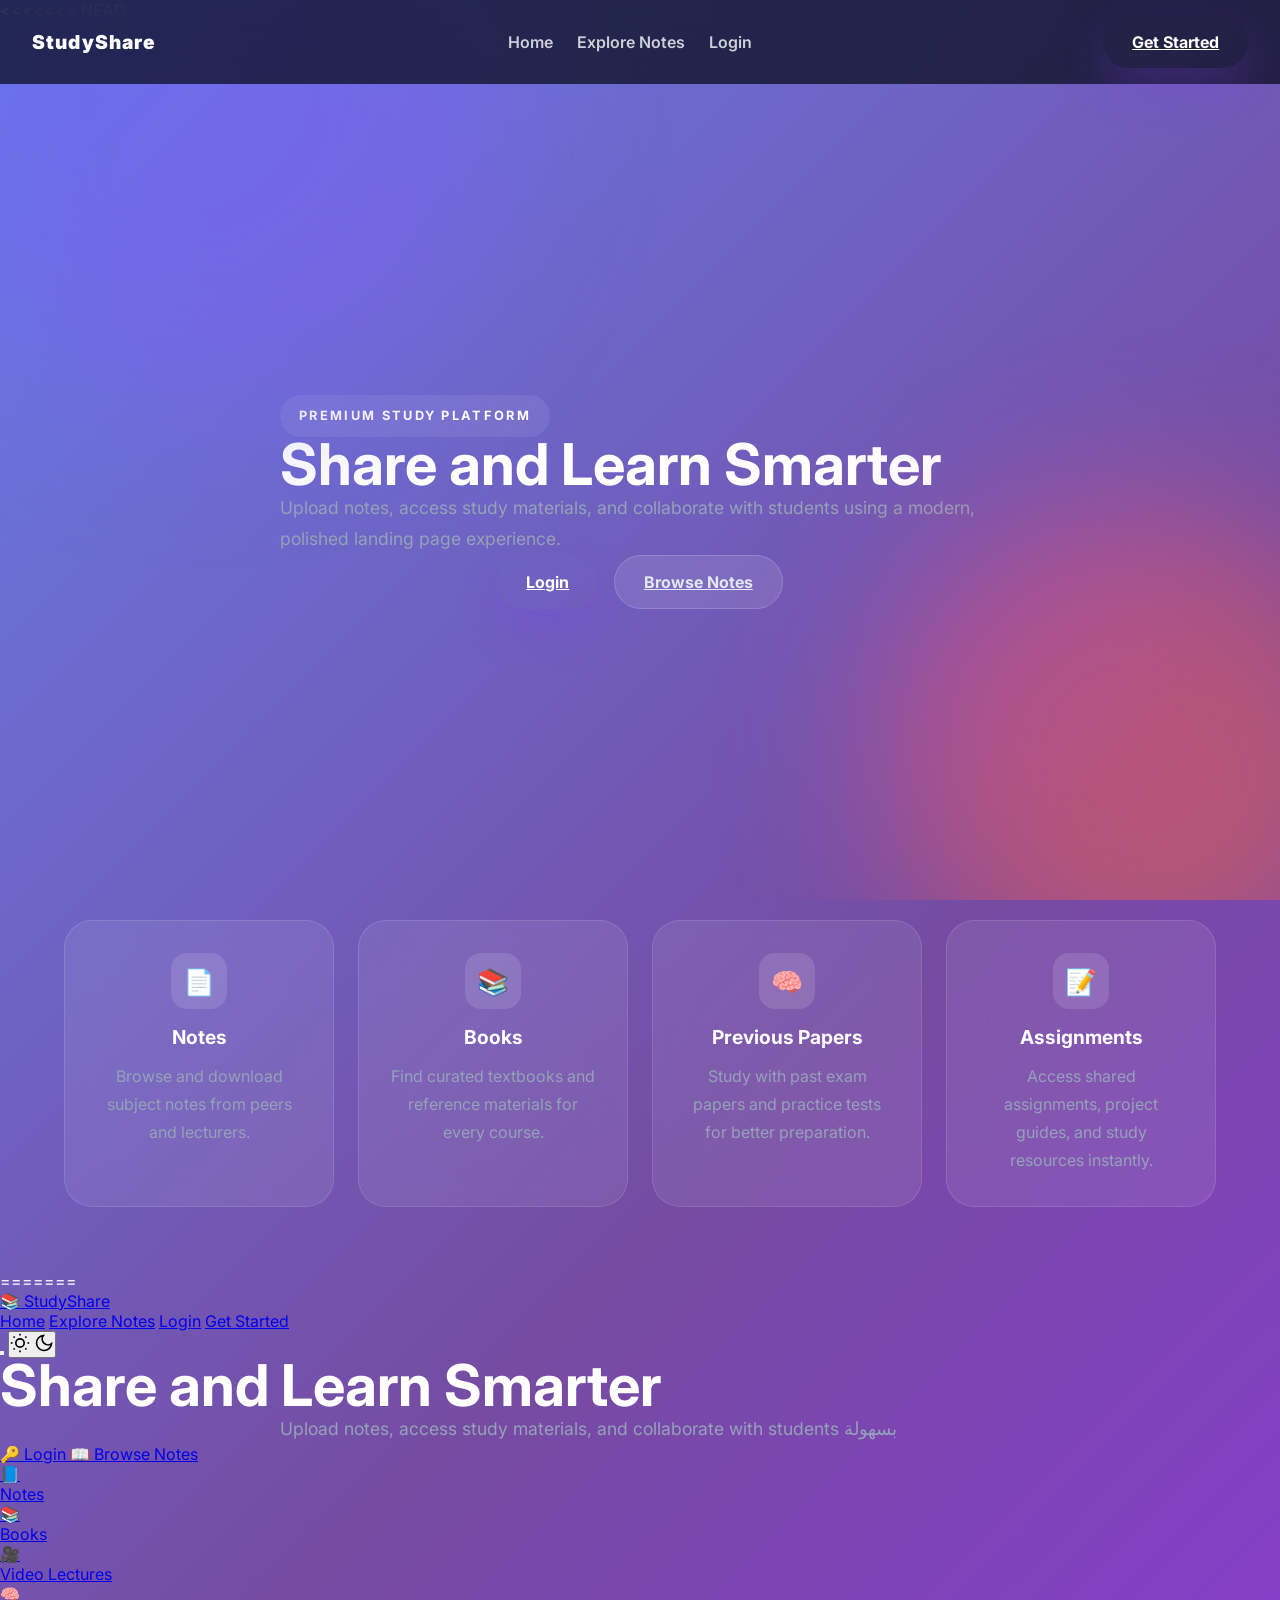
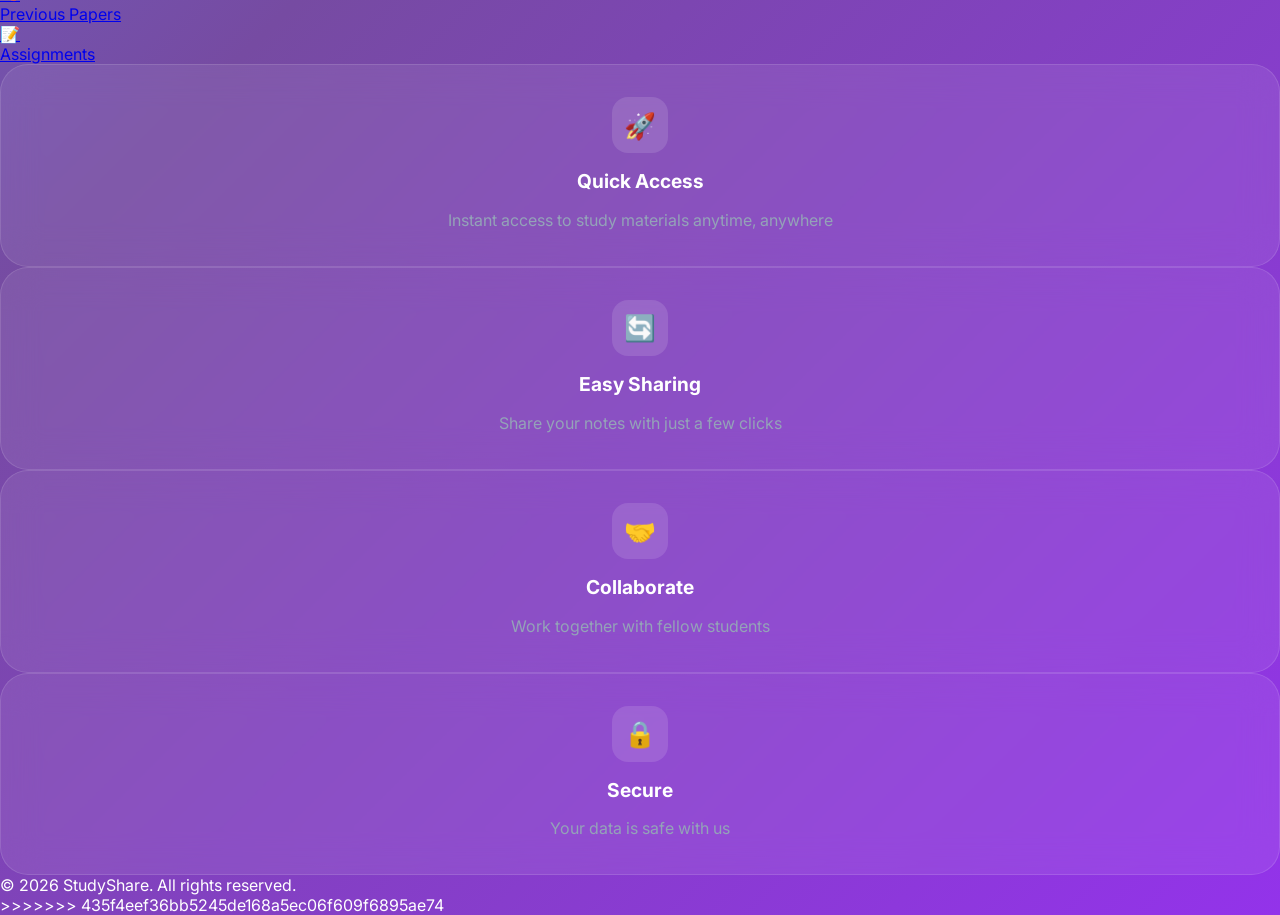
==== commit e48b09e2: "bharath" ====
--- a/index.html
+++ b/index.html
@@ -3,6 +3,7 @@
 <head>
     <meta charset="UTF-8">
     <meta name="viewport" content="width=device-width, initial-scale=1.0">
+<<<<<<< HEAD
     <title>StudyShare - Home</title>
     <link rel="stylesheet" href="assets/css/index.css">
 </head>
@@ -53,5 +54,151 @@
             <p>Access shared assignments, project guides, and study resources instantly.</p>
         </article>
     </section>
+=======
+    <title>StudyShare - Share and Learn Smarter</title>
+    <link rel="preconnect" href="https://fonts.googleapis.com">
+    <link rel="preconnect" href="https://fonts.gstatic.com" crossorigin>
+    <link href="https://fonts.googleapis.com/css2?family=Poppins:wght@300;400;500;600;700;800&display=swap" rel="stylesheet">
+    <link rel="stylesheet" href="assets/css/index.css">
+</head>
+<body>
+    <div class="background-effects">
+        <div class="blob blob-1"></div>
+        <div class="blob blob-2"></div>
+        <div class="blob blob-3"></div>
+    </div>
+
+    <header class="header">
+        <div class="header-container">
+            <a href="#" class="logo">
+                <span class="logo-icon">📚</span>
+                <span class="logo-text">StudyShare</span>
+            </a>
+            <nav class="nav">
+                <a href="index.html" class="nav-link active">Home</a>
+                <a href="user/notes.php" class="nav-link">Explore Notes</a>
+                <a href="user/login.php" class="nav-link">Login</a>
+                <a href="user/register.php" class="btn btn-primary-nav">Get Started</a>
+            </nav>
+            <button class="mobile-menu-btn" aria-label="Menu">
+                <span></span>
+                <span></span>
+                <span></span>
+            </button>
+            <button class="theme-toggle" aria-label="Toggle theme">
+                <svg class="sun-icon" width="20" height="20" viewBox="0 0 24 24" fill="none" stroke="currentColor" stroke-width="2">
+                    <circle cx="12" cy="12" r="5"></circle>
+                    <line x1="12" y1="1" x2="12" y2="3"></line>
+                    <line x1="12" y1="21" x2="12" y2="23"></line>
+                    <line x1="4.22" y1="4.22" x2="5.64" y2="5.64"></line>
+                    <line x1="18.36" y1="18.36" x2="19.78" y2="19.78"></line>
+                    <line x1="1" y1="12" x2="3" y2="12"></line>
+                    <line x1="21" y1="12" x2="23" y2="12"></line>
+                    <line x1="4.22" y1="19.78" x2="5.64" y2="18.36"></line>
+                    <line x1="18.36" y1="5.64" x2="19.78" y2="4.22"></line>
+                </svg>
+                <svg class="moon-icon" width="20" height="20" viewBox="0 0 24 24" fill="none" stroke="currentColor" stroke-width="2">
+                    <path d="M21 12.79A9 9 0 1 1 11.21 3 7 7 0 0 0 21 12.79z"></path>
+                </svg>
+            </button>
+        </div>
+    </header>
+
+    <main class="hero">
+        <div class="hero-content">
+            <h1 class="hero-title">
+                Share and Learn <span class="highlight">Smarter</span>
+            </h1>
+            <p class="hero-subtitle">
+                Upload notes, access study materials, and collaborate with students <span class="arabic">بسهولة</span>
+            </p>
+            <div class="hero-buttons">
+                <a href="user/login.php" class="btn btn-primary">
+                    <span class="btn-icon">🔑</span>
+                    Login
+                </a>
+                <a href="user/notes.php" class="btn btn-secondary">
+                    <span class="btn-icon">📖</span>
+                    Browse Notes
+                </a>
+            </div>
+        </div>
+
+        <div class="category-cards">
+            <a href="user/notes.php?category=notes" class="category-card card-1">
+                <div class="card-icon">📘</div>
+                <span class="card-text">Notes</span>
+            </a>
+            <a href="user/notes.php?category=books" class="category-card card-2">
+                <div class="card-icon">📚</div>
+                <span class="card-text">Books</span>
+            </a>
+            <a href="user/notes.php?category= videos" class="category-card card-3">
+                <div class="card-icon">🎥</div>
+                <span class="card-text">Video Lectures</span>
+            </a>
+            <a href="user/notes.php?category=pyq" class="category-card card-4">
+                <div class="card-icon">🧠</div>
+                <span class="card-text">Previous Papers</span>
+            </a>
+            <a href="user/notes.php?category=assignments" class="category-card card-5">
+                <div class="card-icon">📝</div>
+                <span class="card-text">Assignments</span>
+            </a>
+        </div>
+    </main>
+
+    <section class="features">
+        <div class="features-container">
+            <div class="feature-card">
+                <div class="feature-icon">🚀</div>
+                <h3>Quick Access</h3>
+                <p>Instant access to study materials anytime, anywhere</p>
+            </div>
+            <div class="feature-card">
+                <div class="feature-icon">🔄</div>
+                <h3>Easy Sharing</h3>
+                <p>Share your notes with just a few clicks</p>
+            </div>
+            <div class="feature-card">
+                <div class="feature-icon">🤝</div>
+                <h3>Collaborate</h3>
+                <p>Work together with fellow students</p>
+            </div>
+            <div class="feature-card">
+                <div class="feature-icon">🔒</div>
+                <h3>Secure</h3>
+                <p>Your data is safe with us</p>
+            </div>
+        </div>
+    </section>
+
+    <footer class="footer">
+        <div class="footer-content">
+            <p>&copy; 2026 StudyShare. All rights reserved.</p>
+        </div>
+    </footer>
+
+    <script>
+        const themeToggle = document.querySelector('.theme-toggle');
+        const body = document.body;
+        
+        themeToggle.addEventListener('click', () => {
+            body.classList.toggle('dark-mode');
+            body.classList.toggle('light-mode');
+        });
+
+        const mobileMenuBtn = document.querySelector('.mobile-menu-btn');
+        const nav = document.querySelector('.nav');
+        
+        mobileMenuBtn.addEventListener('click', () => {
+            nav.classList.toggle('active');
+            mobileMenuBtn.classList.toggle('active');
+        });
+
+        // Add initial dark mode
+        body.classList.add('dark-mode');
+    </script>
+>>>>>>> 435f4eef36bb5245de168a5ec06f609f6895ae74
 </body>
 </html>
--- a/assets/css/index.css
+++ b/assets/css/index.css
@@ -1,72 +1,103 @@
+@import url('https://fonts.googleapis.com/css2?family=Inter:wght@300;400;500;600;700;800&display=swap');
+
 :root {
-    color-scheme: dark;
-    --bg: #050814;
-    --surface: rgba(255, 255, 255, 0.08);
-    --surface-strong: rgba(255, 255, 255, 0.16);
-    --text: #edf2ff;
-    --text-muted: #b8c3ff;
-    --accent: #7c3aed;
-    --accent-strong: #38bdf8;
-    --shadow: 0 40px 120px rgba(15, 23, 42, 0.35);
+    --primary: #6366f1;
+    --primary-light: #818cf8;
+    --secondary: #a855f7;
+    --accent: #fbbf24;
+    --accent-gradient: linear-gradient(135deg, #fbbf24 0%, #f59e0b 50%, #f97316 100%);
+    --text-light: #ffffff;
+    --text-dark: #1e293b;
+    --text-muted: #94a3b8;
+    --glass-bg: rgba(255, 255, 255, 0.1);
+    --glass-border: rgba(255, 255, 255, 0.2);
+    --card-bg: rgba(255, 255, 255, 0.95);
+    --card-bg-dark: rgba(30, 41, 59, 0.9);
+    --shadow-soft: 0 8px 32px rgba(0, 0, 0, 0.1);
+    --shadow-medium: 0 20px 40px rgba(0, 0, 0, 0.15);
+    --radius-sm: 8px;
+    --radius-md: 16px;
+    --radius-lg: 24px;
+    --radius-xl: 32px;
+    --transition: all 0.3s cubic-bezier(0.4, 0, 0.2, 1);
+}
+
+/* Dark Mode (Default) */
+body.dark-mode {
+    --bg-primary: #0f172a;
+    --bg-secondary: #1e293b;
+    --text-primary: #f8fafc;
+    --text-secondary: #cbd5e1;
+    --card-bg: rgba(30, 41, 59, 0.8);
+}
+
+/* Light Mode */
+body.light-mode {
+    --bg-primary: #f8fafc;
+    --bg-secondary: #ffffff;
+    --text-primary: #1e293b;
+    --text-secondary: #64748b;
+    --card-bg: rgba(255, 255, 255, 0.95);
 }
 
 * {
+    margin: 0;
+    padding: 0;
     box-sizing: border-box;
 }
 
-html,
+html {
+    scroll-behavior: smooth;
+}
+
 body {
-    margin: 0;
-    min-height: 100%;
-}
-
-body {
-    font-family: 'Inter', system-ui, sans-serif;
-    background: radial-gradient(circle at top left, rgba(56, 189, 248, 0.22), transparent 28%),
-        radial-gradient(circle at bottom right, rgba(124, 58, 237, 0.22), transparent 28%),
-        linear-gradient(180deg, #050814 0%, #0b1234 100%);
-    color: var(--text);
+    font-family: 'Inter', -apple-system, BlinkMacSystemFont, sans-serif;
+    background: linear-gradient(135deg, #667eea 0%, #764ba2 50%, #9333ea 100%);
+    min-height: 100vh;
+    color: var(--text-light);
     overflow-x: hidden;
-}
-
-a {
-    color: inherit;
-    text-decoration: none;
-}
-
-.hero-header {
     position: relative;
-    min-height: 100vh;
-    display: grid;
-    place-items: center;
-    padding: 4rem 1.5rem 5rem;
-}
-
-.hero-header::before,
-.hero-header::after {
-    content: '';
+}
+
+/* Background Effects */
+.background-effects {
+    position: fixed;
+    top: 0;
+    left: 0;
+    width: 100%;
+    height: 100%;
+    pointer-events: none;
+    z-index: 0;
+    overflow: hidden;
+}
+
+.blob {
     position: absolute;
     border-radius: 50%;
-    filter: blur(120px);
-    opacity: 0.65;
-}
-
-.hero-header::before {
-    width: 420px;
-    height: 420px;
-    top: -50px;
-    left: -80px;
-    background: radial-gradient(circle, rgba(56, 189, 248, 0.95), transparent 60%);
-}
-
-.hero-header::after {
-    width: 340px;
-    height: 340px;
-    bottom: 20px;
-    right: -60px;
-    background: radial-gradient(circle, rgba(124, 58, 237, 0.92), transparent 62%);
-}
-
+    filter: blur(80px);
+    opacity: 0.5;
+    animation: float 20s ease-in-out infinite;
+}
+
+.blob-1 {
+    width: 600px;
+    height: 600px;
+    background: linear-gradient(135deg, #6366f1, #8b5cf6);
+    top: -200px;
+    left: -100px;
+    animation-delay: 0s;
+}
+
+.blob-2 {
+    width: 500px;
+    height: 500px;
+    background: linear-gradient(135deg, #ec4899, #f97316);
+    bottom: -100px;
+    right: -100px;
+    animation-delay: -5s;
+}
+
+<<<<<<< HEAD
 .hero-content {
     position: relative;
     max-width: 980px;
@@ -287,24 +318,556 @@
     margin: 0;
     color: var(--text-muted);
     line-height: 1.75;
+=======
+.blob-3 {
+    width: 400px;
+    height: 400px;
+    background: linear-gradient(135deg, #06b6d4, #3b82f6);
+    top: 50%;
+    left: 50%;
+    transform: translate(-50%, -50%);
+    animation-delay: -10s;
+    opacity: 0.3;
+>>>>>>> 435f4eef36bb5245de168a5ec06f609f6895ae74
 }
 
 @keyframes float {
+    0%, 100% {
+        transform: translate(0, 0) scale(1);
+    }
+    25% {
+        transform: translate(50px, -50px) scale(1.1);
+    }
+    50% {
+        transform: translate(-30px, 30px) scale(0.9);
+    }
+    75% {
+        transform: translate(-50px, -30px) scale(1.05);
+    }
+}
+
+/* Header */
+.header {
+    position: fixed;
+    top: 0;
+    left: 0;
+    right: 0;
+    z-index: 1000;
+    padding: 1rem 2rem;
+    background: rgba(255, 255, 255, 0.1);
+    backdrop-filter: blur(20px);
+    border-bottom: 1px solid rgba(255, 255, 255, 0.1);
+    transition: var(--transition);
+}
+
+.header-container {
+    max-width: 1400px;
+    margin: 0 auto;
+    display: flex;
+    align-items: center;
+    justify-content: space-between;
+}
+
+.logo {
+    display: flex;
+    align-items: center;
+    gap: 0.75rem;
+    text-decoration: none;
+    color: var(--text-light);
+}
+
+.logo-icon {
+    font-size: 2rem;
+    filter: drop-shadow(0 2px 4px rgba(0, 0, 0, 0.2));
+}
+
+.logo-text {
+    font-size: 1.5rem;
+    font-weight: 800;
+    letter-spacing: -0.5px;
+    background: linear-gradient(135deg, #fff 0%, #e2e8f0 100%);
+    -webkit-background-clip: text;
+    -webkit-text-fill-color: transparent;
+    background-clip: text;
+}
+
+.nav {
+    display: flex;
+    align-items: center;
+    gap: 2rem;
+}
+
+.nav-link {
+    color: rgba(255, 255, 255, 0.8);
+    text-decoration: none;
+    font-weight: 500;
+    font-size: 0.95rem;
+    transition: var(--transition);
+    position: relative;
+}
+
+.nav-link::after {
+    content: '';
+    position: absolute;
+    bottom: -4px;
+    left: 0;
+    width: 0;
+    height: 2px;
+    background: var(--accent);
+    transition: var(--transition);
+    border-radius: 2px;
+}
+
+.nav-link:hover,
+.nav-link.active {
+    color: var(--text-light);
+}
+
+.nav-link:hover::after,
+.nav-link.active::after {
+    width: 100%;
+}
+
+.btn-primary-nav {
+    padding: 0.75rem 1.5rem;
+    background: linear-gradient(135deg, #6366f1 0%, #8b5cf6 100%);
+    color: white;
+    border-radius: 50px;
+    font-weight: 600;
+    font-size: 0.9rem;
+    text-decoration: none;
+    transition: var(--transition);
+    box-shadow: 0 4px 15px rgba(99, 102, 241, 0.4);
+}
+
+.btn-primary-nav:hover {
+    transform: translateY(-2px);
+    box-shadow: 0 8px 25px rgba(99, 102, 241, 0.5);
+}
+
+.theme-toggle {
+    width: 44px;
+    height: 44px;
+    border-radius: 50%;
+    border: none;
+    background: var(--glass-bg);
+    backdrop-filter: blur(10px);
+    cursor: pointer;
+    display: flex;
+    align-items: center;
+    justify-content: center;
+    color: var(--text-light);
+    transition: var(--transition);
+    margin-left: 1rem;
+}
+
+.theme-toggle:hover {
+    background: rgba(255, 255, 255, 0.2);
+    transform: rotate(15deg);
+}
+
+.theme-toggle .sun-icon {
+    display: none;
+}
+
+body.light-mode .theme-toggle .sun-icon {
+    display: block;
+}
+
+body.light-mode .theme-toggle .moon-icon {
+    display: none;
+}
+
+.mobile-menu-btn {
+    display: none;
+    flex-direction: column;
+    gap: 5px;
+    padding: 10px;
+    background: transparent;
+    border: none;
+    cursor: pointer;
+}
+
+.mobile-menu-btn span {
+    width: 24px;
+    height: 2px;
+    background: white;
+    border-radius: 2px;
+    transition: var(--transition);
+}
+
+/* Hero Section */
+.hero {
+    min-height: 100vh;
+    display: flex;
+    flex-direction: column;
+    align-items: center;
+    justify-content: center;
+    padding: 8rem 2rem 4rem;
+    position: relative;
+    z-index: 1;
+}
+
+.hero-content {
+    text-align: center;
+    max-width: 900px;
+    margin-bottom: 4rem;
+}
+
+.hero-title {
+    font-size: clamp(2.5rem, 6vw, 4.5rem);
+    font-weight: 800;
+    line-height: 1.1;
+    margin-bottom: 1.5rem;
+    letter-spacing: -1px;
+    text-shadow: 0 4px 30px rgba(0, 0, 0, 0.2);
+}
+
+.hero-title .highlight {
+    background: var(--accent-gradient);
+    -webkit-background-clip: text;
+    -webkit-text-fill-color: transparent;
+    background-clip: text;
+    position: relative;
+}
+
+.hero-subtitle {
+    font-size: clamp(1rem, 2.5vw, 1.35rem);
+    color: rgba(255, 255, 255, 0.85);
+    line-height: 1.7;
+    margin-bottom: 2.5rem;
+    font-weight: 400;
+}
+
+.hero-subtitle .arabic {
+    font-size: 1.2rem;
+    font-weight: 600;
+    color: #fbbf24;
+}
+
+.hero-buttons {
+    display: flex;
+    gap: 1rem;
+    justify-content: center;
+    flex-wrap: wrap;
+}
+
+.btn {
+    display: inline-flex;
+    align-items: center;
+    gap: 0.5rem;
+    padding: 1rem 2rem;
+    border-radius: 50px;
+    font-weight: 600;
+    font-size: 1rem;
+    text-decoration: none;
+    transition: var(--transition);
+    cursor: pointer;
+    border: none;
+}
+
+.btn-icon {
+    font-size: 1.2rem;
+}
+
+.btn-primary {
+    background: linear-gradient(135deg, #6366f1 0%, #8b5cf6 100%);
+    color: white;
+    box-shadow: 0 8px 30px rgba(99, 102, 241, 0.4);
+}
+
+.btn-primary:hover {
+    transform: translateY(-3px);
+    box-shadow: 0 15px 40px rgba(99, 102, 241, 0.5);
+}
+
+.btn-secondary {
+    background: rgba(255, 255, 255, 0.15);
+    backdrop-filter: blur(10px);
+    color: white;
+    border: 1px solid rgba(255, 255, 255, 0.3);
+}
+
+.btn-secondary:hover {
+    background: rgba(255, 255, 255, 0.25);
+    transform: translateY(-3px);
+    border-color: rgba(255, 255, 255, 0.5);
+}
+
+/* Category Cards */
+.category-cards {
+    display: grid;
+    grid-template-columns: repeat(5, 1fr);
+    gap: 1.5rem;
+    max-width: 1200px;
+    width: 100%;
+    position: relative;
+}
+
+.category-card {
+    background: var(--card-bg);
+    backdrop-filter: blur(20px);
+    border-radius: var(--radius-lg);
+    padding: 1.75rem 1.5rem;
+    text-align: center;
+    box-shadow: var(--shadow-soft);
+    border: 1px solid rgba(255, 255, 255, 0.2);
+    transition: var(--transition);
+    cursor: pointer;
+    animation: cardFloat 6s ease-in-out infinite;
+}
+
+.category-card:nth-child(1) { animation-delay: 0s; }
+.category-card:nth-child(2) { animation-delay: -1.2s; }
+.category-card:nth-child(3) { animation-delay: -2.4s; }
+.category-card:nth-child(4) { animation-delay: -3.6s; }
+.category-card:nth-child(5) { animation-delay: -4.8s; }
+
+@keyframes cardFloat {
     0%, 100% { transform: translateY(0); }
-    50% { transform: translateY(-12px); }
-}
-
-@media (max-width: 880px) {
-    .hero-panel {
+    50% { transform: translateY(-10px); }
+}
+
+.category-card:hover {
+    transform: translateY(-15px) scale(1.02);
+    box-shadow: var(--shadow-medium);
+}
+
+.card-icon {
+    font-size: 2.5rem;
+    margin-bottom: 0.75rem;
+    filter: drop-shadow(0 2px 4px rgba(0, 0, 0, 0.1));
+}
+
+.card-text {
+    font-weight: 600;
+    font-size: 0.95rem;
+    color: var(--text-dark);
+}
+
+/* Features Section */
+.features {
+    padding: 4rem 2rem;
+    position: relative;
+    z-index: 1;
+}
+
+.features-container {
+    max-width: 1200px;
+    margin: 0 auto;
+    display: grid;
+    grid-template-columns: repeat(4, 1fr);
+    gap: 2rem;
+}
+
+.feature-card {
+    background: rgba(255, 255, 255, 0.1);
+    backdrop-filter: blur(20px);
+    border-radius: var(--radius-lg);
+    padding: 2rem;
+    text-align: center;
+    border: 1px solid rgba(255, 255, 255, 0.1);
+    transition: var(--transition);
+}
+
+.feature-card:hover {
+    background: rgba(255, 255, 255, 0.15);
+    transform: translateY(-5px);
+}
+
+.feature-icon {
+    font-size: 3rem;
+    margin-bottom: 1rem;
+}
+
+.feature-card h3 {
+    font-size: 1.25rem;
+    font-weight: 700;
+    margin-bottom: 0.5rem;
+    color: var(--text-light);
+}
+
+.feature-card p {
+    font-size: 0.9rem;
+    color: rgba(255, 255, 255, 0.7);
+    line-height: 1.6;
+}
+
+/* Footer */
+.footer {
+    padding: 2rem;
+    text-align: center;
+    position: relative;
+    z-index: 1;
+    background: rgba(0, 0, 0, 0.1);
+}
+
+.footer-content p {
+    color: rgba(255, 255, 255, 0.6);
+    font-size: 0.9rem;
+}
+
+/* Responsive Design */
+@media (max-width: 1024px) {
+    .category-cards {
+        grid-template-columns: repeat(3, 1fr);
+    }
+    
+    .features-container {
+        grid-template-columns: repeat(2, 1fr);
+    }
+}
+
+@media (max-width: 768px) {
+    .header {
+        padding: 1rem;
+    }
+    
+    .nav {
+        position: fixed;
+        top: 70px;
+        left: 0;
+        right: 0;
+        background: rgba(15, 23, 42, 0.98);
+        backdrop-filter: blur(20px);
+        flex-direction: column;
+        padding: 2rem;
+        gap: 1.5rem;
+        transform: translateY(-150%);
+        transition: var(--transition);
+    }
+    
+    .nav.active {
+        transform: translateY(0);
+    }
+    
+    .mobile-menu-btn {
+        display: flex;
+    }
+    
+    .mobile-menu-btn.active span:nth-child(1) {
+        transform: rotate(45deg) translate(5px, 5px);
+    }
+    
+    .mobile-menu-btn.active span:nth-child(2) {
+        opacity: 0;
+    }
+    
+    .mobile-menu-btn.active span:nth-child(3) {
+        transform: rotate(-45deg) translate(5px, -5px);
+    }
+    
+    .theme-toggle {
+        display: none;
+    }
+    
+    .hero {
+        padding: 7rem 1.5rem 3rem;
+    }
+    
+    .category-cards {
+        grid-template-columns: repeat(2, 1fr);
+        gap: 1rem;
+    }
+    
+    .category-card {
+        padding: 1.25rem 1rem;
+    }
+    
+    .card-icon {
+        font-size: 2rem;
+    }
+    
+    .card-text {
+        font-size: 0.85rem;
+    }
+    
+    .features-container {
         grid-template-columns: 1fr;
     }
-}
-
-@media (max-width: 640px) {
-    .hero-header {
-        padding: 2.5rem 1rem 3rem;
-    }
-    .hero-content h1 {
-        font-size: clamp(2.5rem, 8vw, 3.5rem);
-    }
-}
+    
+    .features {
+        padding: 3rem 1.5rem;
+    }
+}
+
+@media (max-width: 480px) {
+    .hero-title {
+        font-size: 2rem;
+    }
+    
+    .hero-subtitle {
+        font-size: 1rem;
+    }
+    
+    .btn {
+        padding: 0.875rem 1.5rem;
+        font-size: 0.9rem;
+    }
+    
+    .category-cards {
+        grid-template-columns: repeat(2, 1fr);
+    }
+}
+
+/* Glassmorphism Utilities */
+.glass {
+    background: rgba(255, 255, 255, 0.1);
+    backdrop-filter: blur(20px);
+    border: 1px solid rgba(255, 255, 255, 0.2);
+}
+
+/* Animation Utilities */
+.fade-in {
+    animation: fadeIn 0.8s ease-out forwards;
+}
+
+@keyframes fadeIn {
+    from {
+        opacity: 0;
+        transform: translateY(20px);
+    }
+    to {
+        opacity: 1;
+        transform: translateY(0);
+    }
+}
+
+.slide-up {
+    animation: slideUp 0.6s ease-out forwards;
+}
+
+@keyframes slideUp {
+    from {
+        opacity: 0;
+        transform: translateY(40px);
+    }
+    to {
+        opacity: 1;
+        transform: translateY(0);
+    }
+}
+
+/* Scrollbar */
+::-webkit-scrollbar {
+    width: 8px;
+}
+
+::-webkit-scrollbar-track {
+    background: rgba(255, 255, 255, 0.05);
+}
+
+::-webkit-scrollbar-thumb {
+    background: rgba(255, 255, 255, 0.2);
+    border-radius: 4px;
+}
+
+::-webkit-scrollbar-thumb:hover {
+    background: rgba(255, 255, 255, 0.3);
+}
+
+/* Selection */
+::selection {
+    background: rgba(99, 102, 241, 0.4);
+    color: white;
+}
--- a/assets/css/index.css
+++ b/assets/css/index.css
@@ -1,72 +1,103 @@
+@import url('https://fonts.googleapis.com/css2?family=Inter:wght@300;400;500;600;700;800&display=swap');
+
 :root {
-    color-scheme: dark;
-    --bg: #050814;
-    --surface: rgba(255, 255, 255, 0.08);
-    --surface-strong: rgba(255, 255, 255, 0.16);
-    --text: #edf2ff;
-    --text-muted: #b8c3ff;
-    --accent: #7c3aed;
-    --accent-strong: #38bdf8;
-    --shadow: 0 40px 120px rgba(15, 23, 42, 0.35);
+    --primary: #6366f1;
+    --primary-light: #818cf8;
+    --secondary: #a855f7;
+    --accent: #fbbf24;
+    --accent-gradient: linear-gradient(135deg, #fbbf24 0%, #f59e0b 50%, #f97316 100%);
+    --text-light: #ffffff;
+    --text-dark: #1e293b;
+    --text-muted: #94a3b8;
+    --glass-bg: rgba(255, 255, 255, 0.1);
+    --glass-border: rgba(255, 255, 255, 0.2);
+    --card-bg: rgba(255, 255, 255, 0.95);
+    --card-bg-dark: rgba(30, 41, 59, 0.9);
+    --shadow-soft: 0 8px 32px rgba(0, 0, 0, 0.1);
+    --shadow-medium: 0 20px 40px rgba(0, 0, 0, 0.15);
+    --radius-sm: 8px;
+    --radius-md: 16px;
+    --radius-lg: 24px;
+    --radius-xl: 32px;
+    --transition: all 0.3s cubic-bezier(0.4, 0, 0.2, 1);
+}
+
+/* Dark Mode (Default) */
+body.dark-mode {
+    --bg-primary: #0f172a;
+    --bg-secondary: #1e293b;
+    --text-primary: #f8fafc;
+    --text-secondary: #cbd5e1;
+    --card-bg: rgba(30, 41, 59, 0.8);
+}
+
+/* Light Mode */
+body.light-mode {
+    --bg-primary: #f8fafc;
+    --bg-secondary: #ffffff;
+    --text-primary: #1e293b;
+    --text-secondary: #64748b;
+    --card-bg: rgba(255, 255, 255, 0.95);
 }
 
 * {
+    margin: 0;
+    padding: 0;
     box-sizing: border-box;
 }
 
-html,
+html {
+    scroll-behavior: smooth;
+}
+
 body {
-    margin: 0;
-    min-height: 100%;
-}
-
-body {
-    font-family: 'Inter', system-ui, sans-serif;
-    background: radial-gradient(circle at top left, rgba(56, 189, 248, 0.22), transparent 28%),
-        radial-gradient(circle at bottom right, rgba(124, 58, 237, 0.22), transparent 28%),
-        linear-gradient(180deg, #050814 0%, #0b1234 100%);
-    color: var(--text);
+    font-family: 'Inter', -apple-system, BlinkMacSystemFont, sans-serif;
+    background: linear-gradient(135deg, #667eea 0%, #764ba2 50%, #9333ea 100%);
+    min-height: 100vh;
+    color: var(--text-light);
     overflow-x: hidden;
-}
-
-a {
-    color: inherit;
-    text-decoration: none;
-}
-
-.hero-header {
     position: relative;
-    min-height: 100vh;
-    display: grid;
-    place-items: center;
-    padding: 4rem 1.5rem 5rem;
-}
-
-.hero-header::before,
-.hero-header::after {
-    content: '';
+}
+
+/* Background Effects */
+.background-effects {
+    position: fixed;
+    top: 0;
+    left: 0;
+    width: 100%;
+    height: 100%;
+    pointer-events: none;
+    z-index: 0;
+    overflow: hidden;
+}
+
+.blob {
     position: absolute;
     border-radius: 50%;
-    filter: blur(120px);
-    opacity: 0.65;
-}
-
-.hero-header::before {
-    width: 420px;
-    height: 420px;
-    top: -50px;
-    left: -80px;
-    background: radial-gradient(circle, rgba(56, 189, 248, 0.95), transparent 60%);
-}
-
-.hero-header::after {
-    width: 340px;
-    height: 340px;
-    bottom: 20px;
-    right: -60px;
-    background: radial-gradient(circle, rgba(124, 58, 237, 0.92), transparent 62%);
-}
-
+    filter: blur(80px);
+    opacity: 0.5;
+    animation: float 20s ease-in-out infinite;
+}
+
+.blob-1 {
+    width: 600px;
+    height: 600px;
+    background: linear-gradient(135deg, #6366f1, #8b5cf6);
+    top: -200px;
+    left: -100px;
+    animation-delay: 0s;
+}
+
+.blob-2 {
+    width: 500px;
+    height: 500px;
+    background: linear-gradient(135deg, #ec4899, #f97316);
+    bottom: -100px;
+    right: -100px;
+    animation-delay: -5s;
+}
+
+<<<<<<< HEAD
 .hero-content {
     position: relative;
     max-width: 980px;
@@ -287,24 +318,556 @@
     margin: 0;
     color: var(--text-muted);
     line-height: 1.75;
+=======
+.blob-3 {
+    width: 400px;
+    height: 400px;
+    background: linear-gradient(135deg, #06b6d4, #3b82f6);
+    top: 50%;
+    left: 50%;
+    transform: translate(-50%, -50%);
+    animation-delay: -10s;
+    opacity: 0.3;
+>>>>>>> 435f4eef36bb5245de168a5ec06f609f6895ae74
 }
 
 @keyframes float {
+    0%, 100% {
+        transform: translate(0, 0) scale(1);
+    }
+    25% {
+        transform: translate(50px, -50px) scale(1.1);
+    }
+    50% {
+        transform: translate(-30px, 30px) scale(0.9);
+    }
+    75% {
+        transform: translate(-50px, -30px) scale(1.05);
+    }
+}
+
+/* Header */
+.header {
+    position: fixed;
+    top: 0;
+    left: 0;
+    right: 0;
+    z-index: 1000;
+    padding: 1rem 2rem;
+    background: rgba(255, 255, 255, 0.1);
+    backdrop-filter: blur(20px);
+    border-bottom: 1px solid rgba(255, 255, 255, 0.1);
+    transition: var(--transition);
+}
+
+.header-container {
+    max-width: 1400px;
+    margin: 0 auto;
+    display: flex;
+    align-items: center;
+    justify-content: space-between;
+}
+
+.logo {
+    display: flex;
+    align-items: center;
+    gap: 0.75rem;
+    text-decoration: none;
+    color: var(--text-light);
+}
+
+.logo-icon {
+    font-size: 2rem;
+    filter: drop-shadow(0 2px 4px rgba(0, 0, 0, 0.2));
+}
+
+.logo-text {
+    font-size: 1.5rem;
+    font-weight: 800;
+    letter-spacing: -0.5px;
+    background: linear-gradient(135deg, #fff 0%, #e2e8f0 100%);
+    -webkit-background-clip: text;
+    -webkit-text-fill-color: transparent;
+    background-clip: text;
+}
+
+.nav {
+    display: flex;
+    align-items: center;
+    gap: 2rem;
+}
+
+.nav-link {
+    color: rgba(255, 255, 255, 0.8);
+    text-decoration: none;
+    font-weight: 500;
+    font-size: 0.95rem;
+    transition: var(--transition);
+    position: relative;
+}
+
+.nav-link::after {
+    content: '';
+    position: absolute;
+    bottom: -4px;
+    left: 0;
+    width: 0;
+    height: 2px;
+    background: var(--accent);
+    transition: var(--transition);
+    border-radius: 2px;
+}
+
+.nav-link:hover,
+.nav-link.active {
+    color: var(--text-light);
+}
+
+.nav-link:hover::after,
+.nav-link.active::after {
+    width: 100%;
+}
+
+.btn-primary-nav {
+    padding: 0.75rem 1.5rem;
+    background: linear-gradient(135deg, #6366f1 0%, #8b5cf6 100%);
+    color: white;
+    border-radius: 50px;
+    font-weight: 600;
+    font-size: 0.9rem;
+    text-decoration: none;
+    transition: var(--transition);
+    box-shadow: 0 4px 15px rgba(99, 102, 241, 0.4);
+}
+
+.btn-primary-nav:hover {
+    transform: translateY(-2px);
+    box-shadow: 0 8px 25px rgba(99, 102, 241, 0.5);
+}
+
+.theme-toggle {
+    width: 44px;
+    height: 44px;
+    border-radius: 50%;
+    border: none;
+    background: var(--glass-bg);
+    backdrop-filter: blur(10px);
+    cursor: pointer;
+    display: flex;
+    align-items: center;
+    justify-content: center;
+    color: var(--text-light);
+    transition: var(--transition);
+    margin-left: 1rem;
+}
+
+.theme-toggle:hover {
+    background: rgba(255, 255, 255, 0.2);
+    transform: rotate(15deg);
+}
+
+.theme-toggle .sun-icon {
+    display: none;
+}
+
+body.light-mode .theme-toggle .sun-icon {
+    display: block;
+}
+
+body.light-mode .theme-toggle .moon-icon {
+    display: none;
+}
+
+.mobile-menu-btn {
+    display: none;
+    flex-direction: column;
+    gap: 5px;
+    padding: 10px;
+    background: transparent;
+    border: none;
+    cursor: pointer;
+}
+
+.mobile-menu-btn span {
+    width: 24px;
+    height: 2px;
+    background: white;
+    border-radius: 2px;
+    transition: var(--transition);
+}
+
+/* Hero Section */
+.hero {
+    min-height: 100vh;
+    display: flex;
+    flex-direction: column;
+    align-items: center;
+    justify-content: center;
+    padding: 8rem 2rem 4rem;
+    position: relative;
+    z-index: 1;
+}
+
+.hero-content {
+    text-align: center;
+    max-width: 900px;
+    margin-bottom: 4rem;
+}
+
+.hero-title {
+    font-size: clamp(2.5rem, 6vw, 4.5rem);
+    font-weight: 800;
+    line-height: 1.1;
+    margin-bottom: 1.5rem;
+    letter-spacing: -1px;
+    text-shadow: 0 4px 30px rgba(0, 0, 0, 0.2);
+}
+
+.hero-title .highlight {
+    background: var(--accent-gradient);
+    -webkit-background-clip: text;
+    -webkit-text-fill-color: transparent;
+    background-clip: text;
+    position: relative;
+}
+
+.hero-subtitle {
+    font-size: clamp(1rem, 2.5vw, 1.35rem);
+    color: rgba(255, 255, 255, 0.85);
+    line-height: 1.7;
+    margin-bottom: 2.5rem;
+    font-weight: 400;
+}
+
+.hero-subtitle .arabic {
+    font-size: 1.2rem;
+    font-weight: 600;
+    color: #fbbf24;
+}
+
+.hero-buttons {
+    display: flex;
+    gap: 1rem;
+    justify-content: center;
+    flex-wrap: wrap;
+}
+
+.btn {
+    display: inline-flex;
+    align-items: center;
+    gap: 0.5rem;
+    padding: 1rem 2rem;
+    border-radius: 50px;
+    font-weight: 600;
+    font-size: 1rem;
+    text-decoration: none;
+    transition: var(--transition);
+    cursor: pointer;
+    border: none;
+}
+
+.btn-icon {
+    font-size: 1.2rem;
+}
+
+.btn-primary {
+    background: linear-gradient(135deg, #6366f1 0%, #8b5cf6 100%);
+    color: white;
+    box-shadow: 0 8px 30px rgba(99, 102, 241, 0.4);
+}
+
+.btn-primary:hover {
+    transform: translateY(-3px);
+    box-shadow: 0 15px 40px rgba(99, 102, 241, 0.5);
+}
+
+.btn-secondary {
+    background: rgba(255, 255, 255, 0.15);
+    backdrop-filter: blur(10px);
+    color: white;
+    border: 1px solid rgba(255, 255, 255, 0.3);
+}
+
+.btn-secondary:hover {
+    background: rgba(255, 255, 255, 0.25);
+    transform: translateY(-3px);
+    border-color: rgba(255, 255, 255, 0.5);
+}
+
+/* Category Cards */
+.category-cards {
+    display: grid;
+    grid-template-columns: repeat(5, 1fr);
+    gap: 1.5rem;
+    max-width: 1200px;
+    width: 100%;
+    position: relative;
+}
+
+.category-card {
+    background: var(--card-bg);
+    backdrop-filter: blur(20px);
+    border-radius: var(--radius-lg);
+    padding: 1.75rem 1.5rem;
+    text-align: center;
+    box-shadow: var(--shadow-soft);
+    border: 1px solid rgba(255, 255, 255, 0.2);
+    transition: var(--transition);
+    cursor: pointer;
+    animation: cardFloat 6s ease-in-out infinite;
+}
+
+.category-card:nth-child(1) { animation-delay: 0s; }
+.category-card:nth-child(2) { animation-delay: -1.2s; }
+.category-card:nth-child(3) { animation-delay: -2.4s; }
+.category-card:nth-child(4) { animation-delay: -3.6s; }
+.category-card:nth-child(5) { animation-delay: -4.8s; }
+
+@keyframes cardFloat {
     0%, 100% { transform: translateY(0); }
-    50% { transform: translateY(-12px); }
-}
-
-@media (max-width: 880px) {
-    .hero-panel {
+    50% { transform: translateY(-10px); }
+}
+
+.category-card:hover {
+    transform: translateY(-15px) scale(1.02);
+    box-shadow: var(--shadow-medium);
+}
+
+.card-icon {
+    font-size: 2.5rem;
+    margin-bottom: 0.75rem;
+    filter: drop-shadow(0 2px 4px rgba(0, 0, 0, 0.1));
+}
+
+.card-text {
+    font-weight: 600;
+    font-size: 0.95rem;
+    color: var(--text-dark);
+}
+
+/* Features Section */
+.features {
+    padding: 4rem 2rem;
+    position: relative;
+    z-index: 1;
+}
+
+.features-container {
+    max-width: 1200px;
+    margin: 0 auto;
+    display: grid;
+    grid-template-columns: repeat(4, 1fr);
+    gap: 2rem;
+}
+
+.feature-card {
+    background: rgba(255, 255, 255, 0.1);
+    backdrop-filter: blur(20px);
+    border-radius: var(--radius-lg);
+    padding: 2rem;
+    text-align: center;
+    border: 1px solid rgba(255, 255, 255, 0.1);
+    transition: var(--transition);
+}
+
+.feature-card:hover {
+    background: rgba(255, 255, 255, 0.15);
+    transform: translateY(-5px);
+}
+
+.feature-icon {
+    font-size: 3rem;
+    margin-bottom: 1rem;
+}
+
+.feature-card h3 {
+    font-size: 1.25rem;
+    font-weight: 700;
+    margin-bottom: 0.5rem;
+    color: var(--text-light);
+}
+
+.feature-card p {
+    font-size: 0.9rem;
+    color: rgba(255, 255, 255, 0.7);
+    line-height: 1.6;
+}
+
+/* Footer */
+.footer {
+    padding: 2rem;
+    text-align: center;
+    position: relative;
+    z-index: 1;
+    background: rgba(0, 0, 0, 0.1);
+}
+
+.footer-content p {
+    color: rgba(255, 255, 255, 0.6);
+    font-size: 0.9rem;
+}
+
+/* Responsive Design */
+@media (max-width: 1024px) {
+    .category-cards {
+        grid-template-columns: repeat(3, 1fr);
+    }
+    
+    .features-container {
+        grid-template-columns: repeat(2, 1fr);
+    }
+}
+
+@media (max-width: 768px) {
+    .header {
+        padding: 1rem;
+    }
+    
+    .nav {
+        position: fixed;
+        top: 70px;
+        left: 0;
+        right: 0;
+        background: rgba(15, 23, 42, 0.98);
+        backdrop-filter: blur(20px);
+        flex-direction: column;
+        padding: 2rem;
+        gap: 1.5rem;
+        transform: translateY(-150%);
+        transition: var(--transition);
+    }
+    
+    .nav.active {
+        transform: translateY(0);
+    }
+    
+    .mobile-menu-btn {
+        display: flex;
+    }
+    
+    .mobile-menu-btn.active span:nth-child(1) {
+        transform: rotate(45deg) translate(5px, 5px);
+    }
+    
+    .mobile-menu-btn.active span:nth-child(2) {
+        opacity: 0;
+    }
+    
+    .mobile-menu-btn.active span:nth-child(3) {
+        transform: rotate(-45deg) translate(5px, -5px);
+    }
+    
+    .theme-toggle {
+        display: none;
+    }
+    
+    .hero {
+        padding: 7rem 1.5rem 3rem;
+    }
+    
+    .category-cards {
+        grid-template-columns: repeat(2, 1fr);
+        gap: 1rem;
+    }
+    
+    .category-card {
+        padding: 1.25rem 1rem;
+    }
+    
+    .card-icon {
+        font-size: 2rem;
+    }
+    
+    .card-text {
+        font-size: 0.85rem;
+    }
+    
+    .features-container {
         grid-template-columns: 1fr;
     }
-}
-
-@media (max-width: 640px) {
-    .hero-header {
-        padding: 2.5rem 1rem 3rem;
-    }
-    .hero-content h1 {
-        font-size: clamp(2.5rem, 8vw, 3.5rem);
-    }
-}
+    
+    .features {
+        padding: 3rem 1.5rem;
+    }
+}
+
+@media (max-width: 480px) {
+    .hero-title {
+        font-size: 2rem;
+    }
+    
+    .hero-subtitle {
+        font-size: 1rem;
+    }
+    
+    .btn {
+        padding: 0.875rem 1.5rem;
+        font-size: 0.9rem;
+    }
+    
+    .category-cards {
+        grid-template-columns: repeat(2, 1fr);
+    }
+}
+
+/* Glassmorphism Utilities */
+.glass {
+    background: rgba(255, 255, 255, 0.1);
+    backdrop-filter: blur(20px);
+    border: 1px solid rgba(255, 255, 255, 0.2);
+}
+
+/* Animation Utilities */
+.fade-in {
+    animation: fadeIn 0.8s ease-out forwards;
+}
+
+@keyframes fadeIn {
+    from {
+        opacity: 0;
+        transform: translateY(20px);
+    }
+    to {
+        opacity: 1;
+        transform: translateY(0);
+    }
+}
+
+.slide-up {
+    animation: slideUp 0.6s ease-out forwards;
+}
+
+@keyframes slideUp {
+    from {
+        opacity: 0;
+        transform: translateY(40px);
+    }
+    to {
+        opacity: 1;
+        transform: translateY(0);
+    }
+}
+
+/* Scrollbar */
+::-webkit-scrollbar {
+    width: 8px;
+}
+
+::-webkit-scrollbar-track {
+    background: rgba(255, 255, 255, 0.05);
+}
+
+::-webkit-scrollbar-thumb {
+    background: rgba(255, 255, 255, 0.2);
+    border-radius: 4px;
+}
+
+::-webkit-scrollbar-thumb:hover {
+    background: rgba(255, 255, 255, 0.3);
+}
+
+/* Selection */
+::selection {
+    background: rgba(99, 102, 241, 0.4);
+    color: white;
+}
